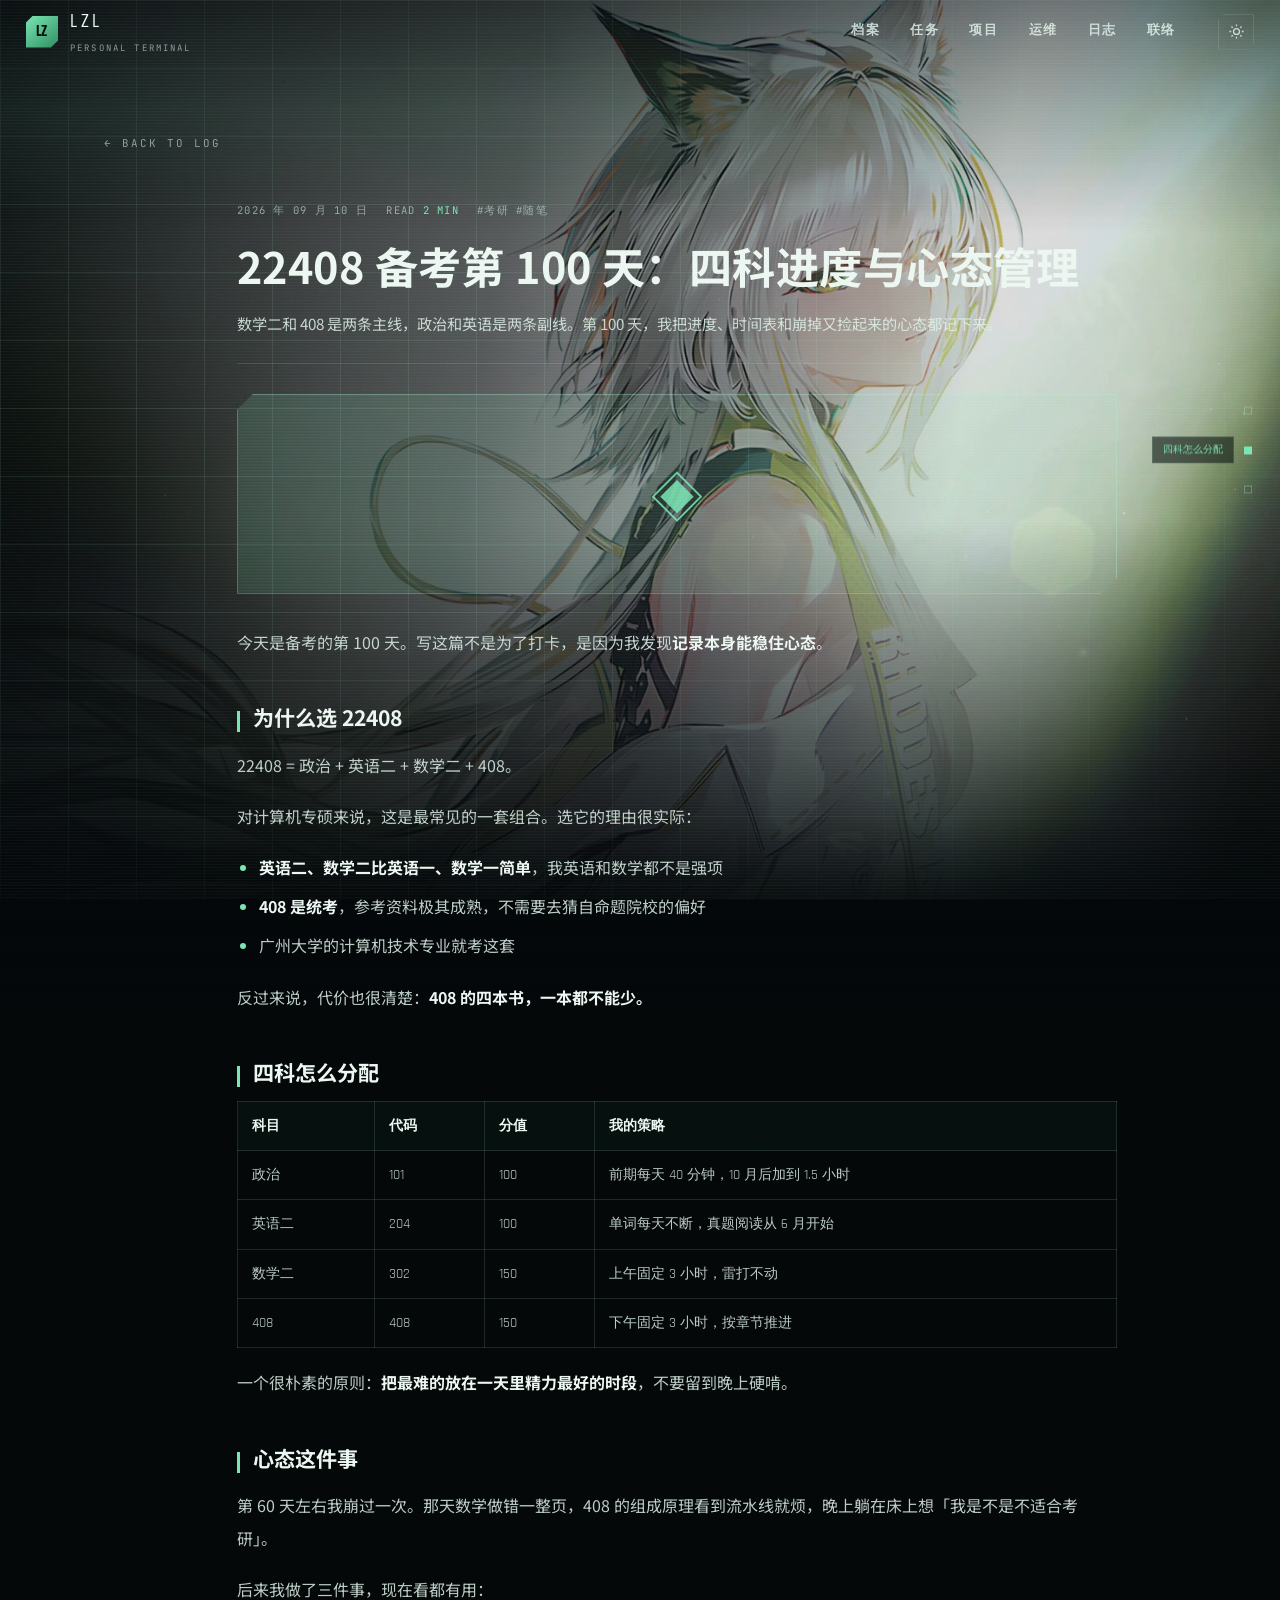
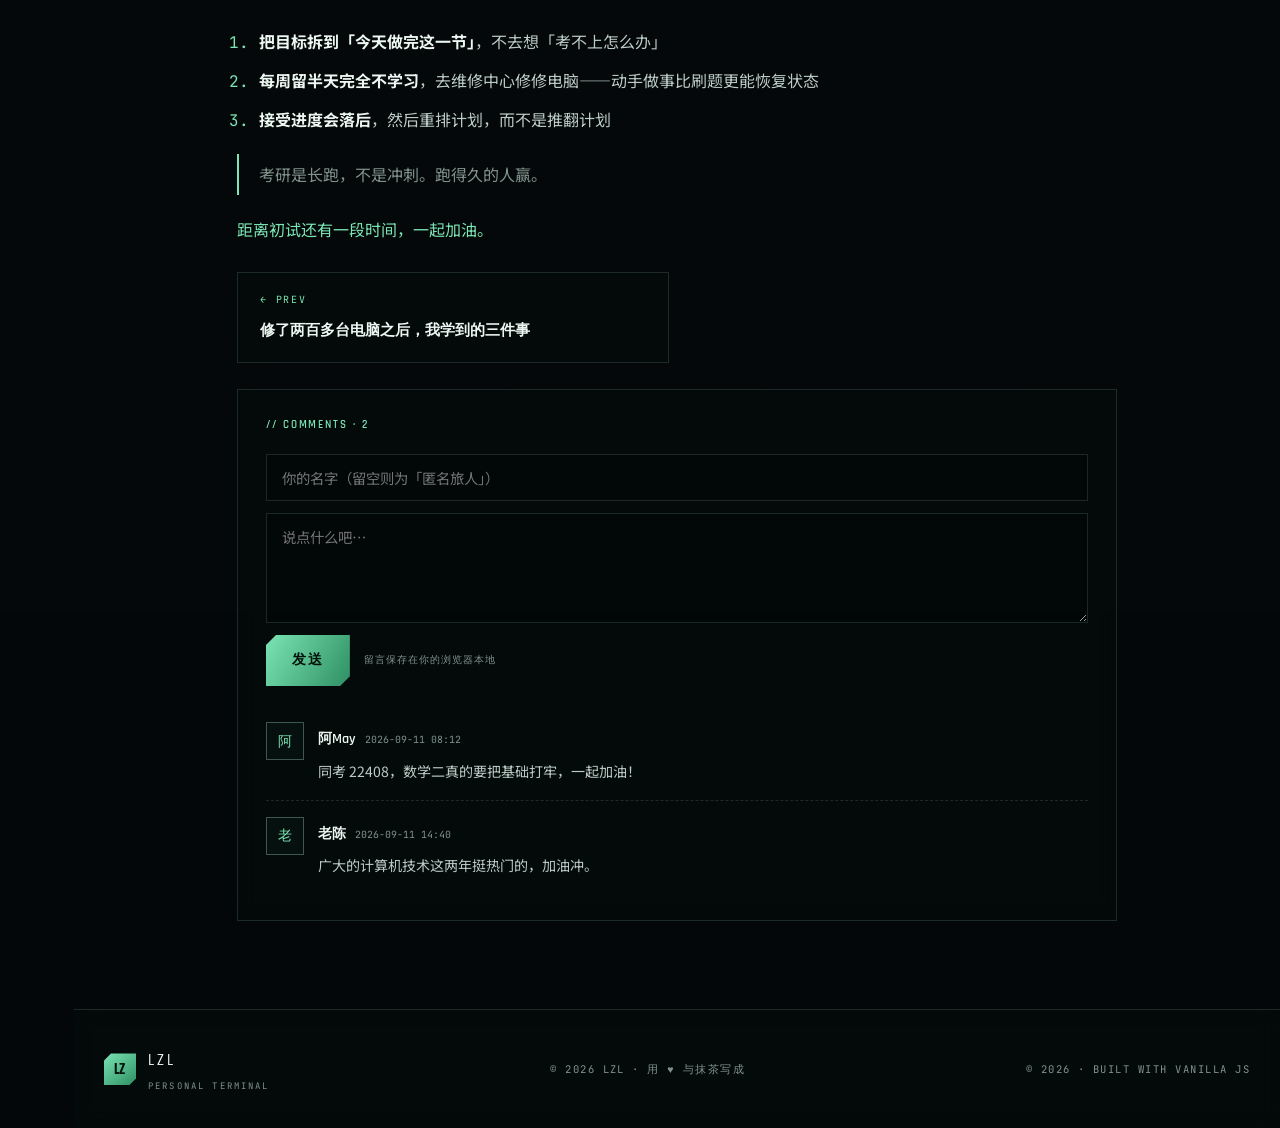
==== post.html @ 6a02e713 "Add files via upload" ====
<!DOCTYPE html>
<html lang="zh-CN" data-theme="dark">
<head>
<meta charset="UTF-8">
<meta name="viewport" content="width=device-width,initial-scale=1">
<title>RECORD · LZL</title>
<meta name="description" content="LZL 的日志正文。">
<meta name="theme-color" content="#04080a">
<link rel="icon" href="data:image/svg+xml,%3Csvg xmlns='http://www.w3.org/2000/svg' viewBox='0 0 32 32'%3E%3Crect width='32' height='32' fill='%2304080a'/%3E%3Ctext x='16' y='22' font-family='monospace' font-size='13' font-weight='700' fill='%237BE5B4' text-anchor='middle'%3ELZ%3C/text%3E%3C/svg%3E">
<link rel="preconnect" href="https://fonts.googleapis.com">
<link rel="preconnect" href="https://fonts.gstatic.com" crossorigin>
<link rel="stylesheet" href="https://fonts.googleapis.com/css2?family=Saira+Condensed:wght@500;600;700&family=Rajdhani:wght@400;500;600;700&family=Noto+Sans+SC:wght@300;400;500;700&family=JetBrains+Mono:wght@400;500&display=swap" media="print" onload="this.media='all'">
<link rel="stylesheet" href="assets/css/style.css">
</head>
<body>

<div class="bgv"><img class="bgv__media" src="assets/img/poster.webp" alt=""></div>
<div class="veil"></div>
<div class="scrim"></div>
<div class="fx"></div>
<div class="grain"></div>
<div class="sweep"></div>
<div class="scroll-line" id="scroll-line"></div>

<nav class="toc" id="toc" aria-label="文章目录"></nav>

<nav class="top">
  <a class="brand" href="index.html">
    <span class="brand__mark">LZ</span>
    <span><span class="brand__t">LZL</span><span class="brand__s">PERSONAL TERMINAL</span></span>
  </a>
  <div class="top__nav" id="nav">
    <a class="top__link" href="index.html#profile">档案</a>
    <a class="top__link" href="index.html#mission">任务</a>
    <a class="top__link" href="index.html#projects">项目</a>
    <a class="top__link" href="index.html#service">运维</a>
    <a class="top__link" href="posts.html">日志</a>
    <a class="top__link" href="index.html#contact">联络</a>
  </div>
  <div class="top__tools">
    <button class="tbtn" data-theme-toggle aria-label="切换主题"></button>
    <button class="tbtn burger" id="burger" aria-label="菜单">
      <svg width="17" height="17" viewBox="0 0 24 24" fill="none" stroke="currentColor" stroke-width="2"><path d="M3 6h18M3 12h18M3 18h18"/></svg>
    </button>
  </div>
</nav>

<main>
  <section class="page-head" style="padding:126px 0 26px">
    <div class="wrap">
      <a class="page-head__back" href="posts.html">← BACK TO LOG</a>
    </div>
  </section>

  <section style="padding:0 0 88px">
    <div class="wrap">
      <article class="article" id="article"></article>
      <div style="max-width:880px;margin-inline:auto">
        <div class="pager" id="pager"></div>

        <section class="comments cell" id="comments">
          <div class="caps" style="font-size:.66rem;color:var(--acc);margin-bottom:18px">
            // COMMENTS · <span id="cmt-n">0</span>
          </div>
          <form class="form" id="cmt-form" novalidate>
            <input class="fld" id="c-name" maxlength="20" placeholder="你的名字（留空则为「匿名旅人」）">
            <textarea class="fld" id="c-text" rows="4" placeholder="说点什么吧…" required></textarea>
            <div style="display:flex;gap:14px;align-items:center;flex-wrap:wrap">
              <button class="btn btn--p" type="submit">发送</button>
              <small style="color:var(--ink-3);font-size:.64rem;font-family:var(--f-mono);letter-spacing:.1em">留言保存在你的浏览器本地</small>
            </div>
          </form>
          <div id="cmt-list"></div>
        </section>
      </div>
    </div>
  </section>

  <footer class="foot">
    <div class="wrap foot__row">
      <div class="brand">
        <span class="brand__mark">LZ</span>
        <span><span class="brand__t" style="font-size:1rem">LZL</span><span class="brand__s">PERSONAL TERMINAL</span></span>
      </div>
      <div class="foot__t" id="foot-note"></div>
      <div class="foot__t">© <span id="year">2026</span> · BUILT WITH VANILLA JS</div>
    </div>
  </footer>
</main>

<button class="totop" aria-label="回到顶部">
  <svg width="18" height="18" viewBox="0 0 24 24" fill="none" stroke="currentColor" stroke-width="2.2" stroke-linecap="round" stroke-linejoin="round"><path d="M12 19V5M5 12l7-7 7 7"/></svg>
</button>

<script src="assets/js/data.js"></script>
<script src="assets/js/markdown.js"></script>
<script src="assets/js/app.js"></script>
</body>
</html>
---- assets/css/style.css ----
/* ============================================================
   LZL · BLOG  —  TECH / HUD 设计系统
   参考明日方舟官网的切角面板、HUD 描边、扫描线与技术标注
   底色黑 + 白字 + 凯尔希绿，毛玻璃保留
   ============================================================ */

/* ---------- 1. 设计令牌 ---------- */
:root{
  color-scheme: dark;

  --base:#04080a;
  --base-2:#070e11;

  --ink:#EDF7F1;
  --ink-2:rgba(224,242,233,.84);
  --ink-3:rgba(203,228,215,.63);

  --acc:#7BE5B4;
  --acc-2:#BDF7DA;
  --acc-deep:#2E8F63;

  --line:rgba(180,240,215,.14);
  --line-2:rgba(180,240,215,.32);
  --line-3:rgba(180,240,215,.55);

  /* 深色磨砂：壁纸高光区是接近纯白的，玻璃必须自带暗底，
     否则浅色文字会被背景吃掉（这是第一版踩的坑） */
  --glass:rgba(5,14,12,.56);
  --glass-2:rgba(8,20,17,.72);

  --shadow:0 24px 60px -30px rgba(0,0,0,.9);
  --glow:0 0 0 1px rgba(123,229,180,.2), 0 0 34px -10px rgba(123,229,180,.45);

  --cut:16px;
  --cut-in:15px;
  --clip:polygon(0 var(--cut), var(--cut) 0, 100% 0, 100% calc(100% - var(--cut)), calc(100% - var(--cut)) 100%, 0 100%);
  --clip-in:polygon(0 var(--cut-in), var(--cut-in) 0, 100% 0, 100% calc(100% - var(--cut-in)), calc(100% - var(--cut-in)) 100%, 0 100%);

  --veil:rgba(4,8,10,.62);
  --veil-x:rgba(4,8,10,.94);
  --dim:.55;

  --f-display:"Saira Condensed","Rajdhani","PingFang SC","Microsoft YaHei",sans-serif;
  --f-ui:"Rajdhani","PingFang SC","Microsoft YaHei",system-ui,sans-serif;
  --f-cn:"Noto Sans SC","PingFang SC","Hiragino Sans GB","Microsoft YaHei",sans-serif;
  --f-mono:"JetBrains Mono",ui-monospace,SFMono-Regular,Menlo,monospace;

  --ease:cubic-bezier(.22,.61,.36,1);
  --rail:74px;
}

/* 白昼模式：白玻璃 + 深绿字，保留同一套几何 */
[data-theme="light"]{
  color-scheme: light;
  --base:#eef4f0;
  --base-2:#e6efea;
  --ink:#0E1F18;
  --ink-2:rgba(14,31,24,.84);
  --ink-3:rgba(14,31,24,.6);
  --acc:#1E8E5E;
  --acc-2:#12694A;
  --acc-deep:#0B4A33;
  --line:rgba(18,80,55,.16);
  --line-2:rgba(18,80,55,.32);
  --line-3:rgba(18,80,55,.55);
  --glass:rgba(255,255,255,.62);
  --glass-2:rgba(255,255,255,.8);
  --shadow:0 24px 60px -34px rgba(10,40,28,.5);
  --glow:0 0 0 1px rgba(30,142,94,.25), 0 0 34px -12px rgba(30,142,94,.4);
  --veil:rgba(238,244,240,.5);
  --veil-x:rgba(238,244,240,.9);
  --dim:.12;
}

/* ---------- 2. 基础 ---------- */
*,*::before,*::after{box-sizing:border-box}
html{scroll-behavior:smooth;scroll-padding-top:74px;height:100%}
/* 只给 html 定高；body 必须保持 min-height，否则 body 的盒子被锁在视口高度，
   .scrim（absolute + inset:0）就只有一屏高，往下滚等于没有暗纱 */
body{min-height:100%}
body{
  margin:0;
  background:var(--base);
  color:var(--ink);
  font-family:var(--f-cn);
  font-size:16px;
  line-height:1.85;
  overflow-x:clip;
  position:relative;
  -webkit-font-smoothing:antialiased;
  text-rendering:optimizeLegibility;
}
img,video{max-width:100%;display:block;border:0}
a{color:inherit;text-decoration:none}
button{font:inherit;color:inherit;background:none;border:0;cursor:pointer}
h1,h2,h3,h4{margin:0;line-height:1.2;font-weight:700}
p{margin:0}
ul,ol{margin:0;padding:0}
::selection{background:var(--acc);color:#04120c}
:focus-visible{outline:2px solid var(--acc);outline-offset:2px}

.mono{font-family:var(--f-mono)}
.ui{font-family:var(--f-ui)}
.caps{text-transform:uppercase;letter-spacing:.18em;font-family:var(--f-ui);font-weight:600}

/* 滚动条 */
::-webkit-scrollbar{width:10px;height:10px}
::-webkit-scrollbar-track{background:rgba(0,0,0,.3)}
::-webkit-scrollbar-thumb{background:var(--line-2);border:2px solid transparent;background-clip:content-box;border-radius:99px}
::-webkit-scrollbar-thumb:hover{background:var(--acc);background-clip:content-box}

/* ---------- 3. 背景层 ---------- */
.bgv{position:fixed;inset:0;z-index:-6;overflow:hidden;background:var(--base)}
.bgv__media{
  position:absolute;inset:0;width:100%;height:100%;object-fit:cover;object-position:center 38%;
  filter:brightness(.86) saturate(1.06) contrast(1.02);
  transform:scale(1.04);
}
[data-theme="light"] .bgv__media{filter:brightness(1.02) saturate(1.02)}

/* 遮罩：左侧压暗保证文字可读，右侧留出人物 */
.veil{
  position:fixed;inset:0;z-index:-5;pointer-events:none;
  background:
    linear-gradient(100deg, var(--veil-x) 0%, var(--veil) 38%, transparent 72%),
    linear-gradient(0deg, var(--veil-x) 0%, transparent 42%),
    linear-gradient(180deg, rgba(4,8,10,.5) 0%, transparent 26%);
  transition:background .5s var(--ease);
}
[data-theme="light"] .veil{
  background:
    linear-gradient(100deg, var(--veil-x) 0%, var(--veil) 40%, transparent 74%),
    linear-gradient(0deg, var(--veil-x) 0%, transparent 44%),
    linear-gradient(180deg, rgba(238,244,240,.6) 0%, transparent 28%);
}

/* 内容暗纱：跟随文档（absolute 而非 fixed），首屏保持明亮让角色完整露出，
   滚过首屏后压暗壁纸，正文才读得清。fixed 会一直糊住视口，这里必须用 absolute。 */
.scrim{
  position:absolute;inset:0;z-index:-4;pointer-events:none;
  background:linear-gradient(180deg,
    rgba(4,8,10,0) 0,
    rgba(4,8,10,0) 92vh,
    rgba(4,8,10,.74) 112vh,
    rgba(4,8,10,.76) 100%);
}
[data-theme="light"] .scrim{
  background:linear-gradient(180deg,
    rgba(238,244,240,0) 0,
    rgba(238,244,240,0) 92vh,
    rgba(238,244,240,.82) 112vh,
    rgba(238,244,240,.86) 100%);
}

/* HUD 装饰层：网格 + 扫描线 + 噪点 */
.fx{position:fixed;inset:0;z-index:-3;pointer-events:none;overflow:hidden}
.fx::before{
  content:"";position:absolute;inset:0;
  background-image:
    linear-gradient(var(--line) 1px, transparent 1px),
    linear-gradient(90deg, var(--line) 1px, transparent 1px);
  background-size:68px 68px;
  -webkit-mask-image:radial-gradient(120% 90% at 30% 45%, #000 20%, transparent 78%);
  mask-image:radial-gradient(120% 90% at 30% 45%, #000 20%, transparent 78%);
  opacity:.75;
}
.fx::after{
  content:"";position:absolute;inset:0;
  background:repeating-linear-gradient(180deg, rgba(255,255,255,.028) 0 1px, transparent 1px 3px);
  mix-blend-mode:overlay;
}
.grain{
  position:fixed;inset:0;z-index:-2;pointer-events:none;opacity:.05;mix-blend-mode:overlay;
  background-image:url("data:image/svg+xml,%3Csvg xmlns='http://www.w3.org/2000/svg' width='180' height='180'%3E%3Cfilter id='n'%3E%3CfeTurbulence type='fractalNoise' baseFrequency='.85' numOctaves='3'/%3E%3C/filter%3E%3Crect width='100%25' height='100%25' filter='url(%23n)'/%3E%3C/svg%3E");
}
/* 扫描扫掠 */
.sweep{
  position:fixed;left:0;right:0;height:220px;z-index:-1;pointer-events:none;
  background:linear-gradient(180deg, transparent, rgba(123,229,180,.07), transparent);
  animation:sweepMove 9s linear infinite;
}
@keyframes sweepMove{0%{top:-240px}100%{top:100%}}

/* ---------- 4. 启动遮罩 ---------- */
.boot{
  position:fixed;inset:0;z-index:200;background:var(--base);
  display:grid;place-items:center;transition:opacity .7s var(--ease), visibility .7s;
}
.boot.is-done{opacity:0;visibility:hidden}
.boot__in{width:min(560px,84vw);text-align:center}
.boot__logo{font-family:var(--f-display);font-size:3.2rem;letter-spacing:.36em;color:var(--ink);margin-bottom:6px}
.boot__sub{font-family:var(--f-mono);font-size:.68rem;letter-spacing:.32em;color:var(--ink-3);margin-bottom:34px}
.boot__bar{height:2px;background:var(--line);position:relative;overflow:hidden}
.boot__bar i{position:absolute;inset:0 100% 0 0;background:linear-gradient(90deg,var(--acc-deep),var(--acc));transition:right .25s linear}
.boot__pct{
  display:flex;justify-content:space-between;margin-top:12px;
  font-family:var(--f-mono);font-size:.68rem;letter-spacing:.2em;color:var(--ink-3);
}
.boot__log{margin-top:26px;text-align:left;font-family:var(--f-mono);font-size:.7rem;color:var(--acc);height:5.4em;overflow:hidden;line-height:1.8}
.boot__log div{opacity:0;animation:logIn .3s var(--ease) forwards}
@keyframes logIn{to{opacity:1}}

/* ---------- 5. 顶栏 ---------- */
.top{
  position:fixed;top:0;left:0;right:0;z-index:100;height:64px;
  display:flex;align-items:center;gap:20px;padding:0 26px;
  transition:background .35s var(--ease), border-color .35s;
  border-bottom:1px solid transparent;
}
.top.is-stuck{
  background:color-mix(in srgb, var(--base) 78%, transparent);
  backdrop-filter:blur(18px) saturate(1.4);
  -webkit-backdrop-filter:blur(18px) saturate(1.4);
  border-bottom-color:var(--line);
}
.brand{display:flex;align-items:center;gap:12px;flex:none}
.brand__mark{
  width:32px;height:32px;flex:none;display:grid;place-items:center;
  clip-path:polygon(0 7px, 7px 0, 100% 0, 100% calc(100% - 7px), calc(100% - 7px) 100%, 0 100%);
  background:linear-gradient(140deg,var(--acc),var(--acc-deep));
  color:#04120c;font-family:var(--f-display);font-size:.9rem;font-weight:700;letter-spacing:.02em;
}
.brand__t{font-family:var(--f-display);font-size:1.16rem;letter-spacing:.2em;line-height:1}
.brand__s{font-family:var(--f-mono);font-size:.56rem;letter-spacing:.24em;color:var(--ink-3);display:block;margin-top:4px}
.top__nav{display:flex;gap:2px;margin-left:auto;align-items:center}
.top__link{
  position:relative;padding:8px 14px;font-family:var(--f-ui);font-weight:600;font-size:.82rem;
  letter-spacing:.12em;color:var(--ink-2);transition:.25s var(--ease);white-space:nowrap;
}
.top__link em{font-style:normal;font-family:var(--f-mono);font-size:.62rem;color:var(--acc);margin-right:6px;opacity:.75}
.top__link::after{
  content:"";position:absolute;left:14px;right:14px;bottom:2px;height:1px;
  background:var(--acc);transform:scaleX(0);transform-origin:left;transition:transform .3s var(--ease);
}
.top__link:hover{color:var(--ink)}
.top__link:hover::after,.top__link.is-on::after{transform:scaleX(1)}
.top__link.is-on{color:var(--acc)}
.top__tools{display:flex;gap:8px;align-items:center;margin-left:8px}
.tbtn{
  width:36px;height:36px;display:grid;place-items:center;color:var(--ink-2);
  border:1px solid var(--line);transition:.25s var(--ease);
  clip-path:polygon(0 6px,6px 0,100% 0,100% calc(100% - 6px),calc(100% - 6px) 100%,0 100%);
}
.tbtn:hover{color:var(--acc);border-color:var(--acc);background:var(--glass)}
.burger{display:none}

/* 顶部进度线 */
.scroll-line{position:fixed;top:0;left:0;height:2px;z-index:120;background:linear-gradient(90deg,var(--acc-deep),var(--acc));width:0;box-shadow:0 0 12px var(--acc)}

/* ---------- 6. 左侧竖导轨 ---------- */
.rail{
  position:fixed;left:0;top:0;bottom:0;width:var(--rail);z-index:90;
  display:flex;flex-direction:column;align-items:center;justify-content:center;gap:18px;
  border-right:1px solid var(--line);pointer-events:none;
}
.rail__v{
  writing-mode:vertical-rl;font-family:var(--f-mono);font-size:.6rem;letter-spacing:.42em;
  color:var(--ink-3);text-transform:uppercase;
}
.rail__dots{display:flex;flex-direction:column;gap:12px;pointer-events:auto}
.rail__dot{
  width:22px;display:grid;place-items:center;gap:5px;padding:2px 0;
}
.rail__dot i{width:7px;height:7px;background:var(--line-2);transition:.3s var(--ease);display:block}
.rail__dot span{display:none}
.rail__dot:hover i{background:var(--acc);transform:scale(1.4)}
.rail__dot.is-on i{background:var(--acc);box-shadow:0 0 12px var(--acc);transform:scale(1.5)}
.rail__no{font-family:var(--f-mono);font-size:.62rem;color:var(--ink-3);letter-spacing:.1em}
.rail__no b{color:var(--acc);font-weight:600}

/* ---------- 7. 布局 ---------- */
main{padding-left:var(--rail)}
.wrap{width:min(1180px,100% - 60px);margin-inline:auto}
.sec{padding:92px 0;position:relative}
.sec + .sec{border-top:1px solid var(--line)}

.sec-head{display:flex;align-items:flex-end;gap:18px;margin-bottom:38px}
.sec-head__no{
  font-family:var(--f-display);font-size:3.4rem;line-height:.82;color:transparent;
  -webkit-text-stroke:1px var(--line-3);flex:none;letter-spacing:.02em;
}
.sec-head__t{flex:none}
.sec-head__cn{font-size:1.5rem;letter-spacing:.06em}
.sec-head__en{font-family:var(--f-mono);font-size:.66rem;letter-spacing:.3em;color:var(--acc);margin-top:7px}
.sec-head__rule{flex:1;height:1px;background:linear-gradient(90deg,var(--line-2),transparent);margin-bottom:12px}
.sec-head__meta{font-family:var(--f-mono);font-size:.62rem;letter-spacing:.2em;color:var(--ink-2);opacity:.75;margin-bottom:10px;white-space:nowrap}

/* ---------- 8. 面板 ---------- */
.panel{
  position:relative;padding:1px;background:var(--line-2);
  clip-path:var(--clip);box-shadow:var(--shadow);
}
.panel__in{
  background:var(--glass);
  backdrop-filter:blur(18px) saturate(1.35);
  -webkit-backdrop-filter:blur(18px) saturate(1.35);
  clip-path:var(--clip-in);
  height:100%;padding:28px 30px;position:relative;overflow:hidden;
}
.panel__in::before{
  content:"";position:absolute;left:0;top:0;width:58px;height:2px;background:var(--acc);
}
.panel:hover{background:var(--line-3)}

/* 观测角标（用于非切角元素） */
.cell{
  position:relative;border:1px solid var(--line);background:var(--glass);
  backdrop-filter:blur(12px);-webkit-backdrop-filter:blur(12px);
  padding:18px 20px;transition:.3s var(--ease);
}
.cell::before,.cell::after{
  content:"";position:absolute;width:9px;height:9px;border:1px solid var(--acc);opacity:0;transition:.3s var(--ease);
}
.cell::before{left:-1px;top:-1px;border-right:0;border-bottom:0}
.cell::after{right:-1px;bottom:-1px;border-left:0;border-top:0}
.cell:hover{border-color:var(--line-2);background:var(--glass-2);transform:translateY(-2px)}
.cell:hover::before,.cell:hover::after{opacity:1}

/* ---------- 9. 首屏 ---------- */
.hero{min-height:100svh;display:flex;align-items:center;padding:110px 0 70px;position:relative}
.hero__grid{display:grid;grid-template-columns:minmax(0,1fr) 340px;gap:44px;align-items:center;width:100%}
.hero__tag{
  display:inline-flex;align-items:center;gap:10px;font-family:var(--f-mono);font-size:.66rem;
  letter-spacing:.26em;color:var(--acc);border:1px solid var(--line-2);padding:6px 13px;margin-bottom:26px;
}
.hero__tag i{width:6px;height:6px;background:var(--acc);border-radius:50%;animation:pulse 1.8s infinite}
@keyframes pulse{0%,100%{opacity:1;box-shadow:0 0 0 0 rgba(123,229,180,.6)}50%{opacity:.5;box-shadow:0 0 0 5px rgba(123,229,180,0)}}
.hero__name{
  font-family:var(--f-display);font-size:clamp(4.4rem,13vw,10.5rem);line-height:.82;letter-spacing:.02em;
  background:linear-gradient(160deg,#fff 8%, var(--acc-2) 46%, var(--acc) 78%);
  -webkit-background-clip:text;background-clip:text;color:transparent;
  margin-left:-.04em;
}
[data-theme="light"] .hero__name{background:linear-gradient(160deg,#0E1F18 6%, var(--acc-deep) 50%, var(--acc) 88%);-webkit-background-clip:text;background-clip:text}
.hero__sub{
  font-family:var(--f-mono);font-size:.72rem;letter-spacing:.22em;color:var(--ink-3);
  margin-top:16px;padding-left:2px;
}
.hero__line{width:76px;height:2px;background:var(--acc);margin:24px 0 22px}
.hero__term{
  font-family:var(--f-mono);font-size:.8rem;line-height:2;color:var(--ink-2);
  min-height:10em;border-left:1px solid var(--line-2);padding-left:16px;margin-bottom:28px;
}
.hero__term b{color:var(--acc);font-weight:400}
.hero__term .cur{display:inline-block;width:8px;height:14px;background:var(--acc);vertical-align:-2px;animation:blink 1s steps(2) infinite}
@keyframes blink{0%,50%{opacity:1}51%,100%{opacity:0}}
.hero__act{display:flex;gap:12px;flex-wrap:wrap}

.btn{
  display:inline-flex;align-items:center;gap:10px;padding:13px 26px;
  font-family:var(--f-ui);font-weight:700;font-size:.86rem;letter-spacing:.14em;text-transform:uppercase;
  clip-path:polygon(0 10px,10px 0,100% 0,100% calc(100% - 10px),calc(100% - 10px) 100%,0 100%);
  transition:.3s var(--ease);position:relative;overflow:hidden;white-space:nowrap;
}
.btn--p{background:linear-gradient(120deg,var(--acc),var(--acc-deep));color:#04120c}
.btn--p:hover{filter:brightness(1.12);transform:translateY(-2px)}
.btn--g{border:1px solid var(--line-2);color:var(--ink-2)}
.btn--g:hover{border-color:var(--acc);color:var(--acc);transform:translateY(-2px)}
.btn::after{
  content:"";position:absolute;top:0;left:-60%;width:40%;height:100%;
  background:linear-gradient(90deg,transparent,rgba(255,255,255,.35),transparent);
  transform:skewX(-18deg);transition:left .5s var(--ease);
}
.btn:hover::after{left:120%}

/* 首屏右侧数据卡 */
.hero__card{padding:24px 24px 22px}
.hcard__row{display:flex;justify-content:space-between;gap:14px;padding:11px 0;border-bottom:1px dashed var(--line);font-family:var(--f-ui)}
.hcard__row:last-child{border-bottom:0}
.hcard__k{font-size:.7rem;letter-spacing:.16em;color:var(--ink-3);text-transform:uppercase}
.hcard__v{font-size:.86rem;font-weight:600;color:var(--ink);text-align:right}
.hcard__v em{font-style:normal;color:var(--acc)}

.hero__scroll{
  position:absolute;left:50%;bottom:26px;transform:translateX(-50%);
  font-family:var(--f-mono);font-size:.6rem;letter-spacing:.3em;color:var(--ink-3);
  display:flex;flex-direction:column;align-items:center;gap:9px;
}
.hero__scroll i{width:1px;height:36px;background:linear-gradient(var(--acc),transparent);animation:cue 2s var(--ease) infinite}
@keyframes cue{0%{opacity:0;transform:scaleY(.2)}45%{opacity:1}100%{opacity:0;transform:scaleY(1)}}

/* ---------- 10. 信息条 ---------- */
.ticker{
  border-block:1px solid var(--line);background:var(--glass);
  backdrop-filter:blur(12px);-webkit-backdrop-filter:blur(12px);
  overflow:hidden;padding:11px 0;position:relative;
}
.ticker__track{display:flex;gap:44px;white-space:nowrap;animation:marquee 34s linear infinite;width:max-content}
.ticker:hover .ticker__track{animation-play-state:paused}
@keyframes marquee{to{transform:translateX(-50%)}}
.ticker__item{font-family:var(--f-mono);font-size:.68rem;letter-spacing:.2em;color:var(--ink-3);display:flex;align-items:center;gap:12px}
.ticker__item::before{content:"";width:5px;height:5px;background:var(--acc);flex:none;transform:rotate(45deg)}

/* ---------- 11. 档案 ---------- */
.profile{display:grid;grid-template-columns:290px minmax(0,1fr);gap:30px;align-items:start}
.idcard{text-align:center;overflow:hidden}
.idcard .panel__in{padding:0}
.idcard__av{position:relative;aspect-ratio:1/1;overflow:hidden;border-bottom:1px solid var(--line-2)}
.idcard__av img{width:100%;height:100%;object-fit:cover;object-position:52% 22%;transition:transform .8s var(--ease)}
.idcard:hover .idcard__av img{transform:scale(1.05)}
.idcard__av::after{
  content:"";position:absolute;inset:0;
  background:linear-gradient(180deg,transparent 40%, rgba(4,8,10,.75)),
             repeating-linear-gradient(180deg, rgba(255,255,255,.05) 0 1px, transparent 1px 3px);
}
.idcard__body{padding:20px 22px 24px;text-align:left;position:relative}
.idcard__name{font-family:var(--f-display);font-size:1.9rem;letter-spacing:.1em}
.idcard__role{font-family:var(--f-mono);font-size:.66rem;letter-spacing:.2em;color:var(--acc);margin-top:6px}
.idcard__meta{display:flex;justify-content:space-between;margin-top:18px;padding-top:14px;border-top:1px dashed var(--line);font-family:var(--f-mono);font-size:.64rem;color:var(--ink-3);letter-spacing:.1em}

.rows{display:flex;flex-direction:column}
.row{
  display:grid;grid-template-columns:210px minmax(0,1fr) auto;gap:20px;align-items:baseline;
  padding:16px 4px;border-bottom:1px solid var(--line);transition:.25s var(--ease);
}
.row:last-child{border-bottom:0}
.row:hover{background:var(--glass);padding-left:12px}
.row__k{font-family:var(--f-mono);font-size:.68rem;letter-spacing:.14em;color:var(--ink-3)}
.row__v{font-size:1.02rem;font-weight:600;color:var(--ink)}
.row__n{font-family:var(--f-mono);font-size:.66rem;color:var(--ink-3);text-align:right;letter-spacing:.06em}
.bio{margin-top:26px;display:flex;flex-direction:column;gap:14px}
.bio p{color:var(--ink-2);font-size:.95rem;line-height:2}
.bio p::first-letter{color:var(--acc)}

/* ---------- 12. 考研任务 ---------- */
.mission-top{display:grid;grid-template-columns:minmax(0,1fr) minmax(0,1fr);gap:26px;margin-bottom:26px}
.countdown{padding:26px 28px}
.cd{display:grid;grid-template-columns:repeat(4,1fr);gap:12px;margin-top:20px}
.cd__u{border:1px solid var(--line);background:var(--glass-2);padding:14px 6px;text-align:center;position:relative}
.cd__u b{display:block;font-family:var(--f-display);font-size:2.3rem;line-height:1;color:var(--acc);letter-spacing:.04em}
.cd__u span{font-family:var(--f-mono);font-size:.56rem;letter-spacing:.18em;color:var(--ink-3);display:block;margin-top:8px}
.cd__date{font-family:var(--f-mono);font-size:.68rem;color:var(--ink-3);letter-spacing:.12em;margin-top:16px;display:flex;justify-content:space-between;gap:12px;flex-wrap:wrap}

.target{display:flex;flex-direction:column;gap:0}
.target__big{font-family:var(--f-display);font-size:2rem;letter-spacing:.06em;line-height:1.2}
.target__big em{font-style:normal;color:var(--acc)}
.target__row{display:flex;justify-content:space-between;gap:14px;padding:11px 0;border-bottom:1px dashed var(--line);font-family:var(--f-ui);font-size:.86rem}
.target__row:last-child{border-bottom:0}
.target__row span:first-child{color:var(--ink-3);font-size:.72rem;letter-spacing:.14em;text-transform:uppercase;font-family:var(--f-mono)}

.subjects{display:grid;grid-template-columns:repeat(2,minmax(0,1fr));gap:16px}
.subj{padding:18px 20px}
.subj__top{display:flex;align-items:baseline;gap:12px;margin-bottom:12px}
.subj__code{font-family:var(--f-mono);font-size:.7rem;color:var(--acc);border:1px solid var(--line-2);padding:2px 7px;flex:none}
.subj__name{font-size:.98rem;font-weight:600;flex:1}
.subj__score{font-family:var(--f-mono);font-size:.68rem;color:var(--ink-3)}
.subj__bar{height:6px;background:rgba(0,0,0,.35);position:relative;overflow:hidden;border:1px solid var(--line)}
[data-theme="light"] .subj__bar{background:rgba(0,0,0,.08)}
.subj__bar i{position:absolute;inset:0 auto 0 0;width:0;background:linear-gradient(90deg,var(--acc-deep),var(--acc));transition:width 1.2s var(--ease)}
.subj__bar::after{
  content:"";position:absolute;inset:0;pointer-events:none;
  background:repeating-linear-gradient(90deg,transparent 0 11px, var(--base) 11px 12px);opacity:.6;
}
.subj__foot{display:flex;justify-content:space-between;margin-top:10px;font-family:var(--f-mono);font-size:.64rem;color:var(--ink-3)}
.subj__foot b{color:var(--acc);font-weight:600}

.miles{display:flex;flex-direction:column;margin-top:26px}
.mile{display:grid;grid-template-columns:152px 22px minmax(0,1fr);gap:16px;align-items:start;padding:15px 0;border-bottom:1px solid var(--line)}
.mile:last-child{border-bottom:0}
.mile__t{font-family:var(--f-mono);font-size:.68rem;letter-spacing:.14em;color:var(--ink-3);padding-top:3px}
.mile__dot{width:10px;height:10px;border:1px solid var(--line-3);margin-top:7px;flex:none}
.mile.is-done .mile__dot{background:var(--acc);border-color:var(--acc);box-shadow:0 0 12px -1px var(--acc)}
.mile__x{font-size:.92rem;color:var(--ink-2)}
.mile.is-done .mile__x{color:var(--ink)}
.mile.is-active .mile__t{color:var(--acc)}
.mile.is-active .mile__dot{border-color:var(--acc);background:transparent;box-shadow:0 0 0 3px rgba(123,229,180,.18);animation:pulse 2.2s infinite}
.mile.is-active .mile__x{color:var(--ink)}
.mile__x b{color:var(--acc);font-weight:600}
.mile__badge{
  display:inline-block;margin-left:10px;vertical-align:1px;
  font-family:var(--f-mono);font-size:.56rem;letter-spacing:.16em;
  color:#04120c;background:var(--acc);padding:2px 8px;
}
[data-theme="light"] .mile__badge{color:#fff}

/* --- 子模块进度（单科进度由模块加权得出）--- */
.mods{
  list-style:none;margin-top:15px;padding-top:15px;border-top:1px dashed var(--line);
  display:flex;flex-direction:column;gap:10px;
}
.mod{display:grid;grid-template-columns:minmax(0,1fr) 96px 40px;gap:14px;align-items:center}
.mod__n{
  font-family:var(--f-ui);font-size:.82rem;color:var(--ink-3);
  text-align:right;padding-right:2px;
  overflow:hidden;text-overflow:ellipsis;white-space:nowrap;
}
.mod.is-on .mod__n{color:var(--ink-2)}
.mod__b{height:3px;background:rgba(0,0,0,.35);border:1px solid var(--line);position:relative;overflow:hidden}
[data-theme="light"] .mod__b{background:rgba(0,0,0,.08)}
.mod__b i{position:absolute;inset:0 auto 0 0;width:0;background:var(--acc);transition:width 1s var(--ease)}
.mod__p{font-family:var(--f-mono);font-size:.64rem;color:var(--ink-3);text-align:right}
.mod.is-on .mod__p{color:var(--acc)}

/* --- 备考总进度 --- */
.overall{margin-top:22px;padding-top:20px;border-top:1px dashed var(--line)}
.overall__top{
  display:flex;justify-content:space-between;align-items:baseline;
  font-family:var(--f-ui);font-weight:600;font-size:.76rem;letter-spacing:.16em;
  text-transform:uppercase;color:var(--ink-3);
}
.overall__top b{font-family:var(--f-display);font-size:1.75rem;letter-spacing:.02em;color:var(--acc)}
.overall__bar{height:8px;background:rgba(0,0,0,.35);border:1px solid var(--line);position:relative;overflow:hidden;margin-top:10px}
[data-theme="light"] .overall__bar{background:rgba(0,0,0,.08)}
.overall__bar i{position:absolute;inset:0 auto 0 0;width:0;background:linear-gradient(90deg,var(--acc-deep),var(--acc));transition:width 1.4s var(--ease)}
.overall__bar::after{content:"";position:absolute;inset:0;pointer-events:none;background:repeating-linear-gradient(90deg,transparent 0 17px,var(--base) 17px 18px);opacity:.5}
.overall__note{font-family:var(--f-mono);font-size:.6rem;color:var(--ink-3);letter-spacing:.1em;margin-top:9px}

/* ---------- 13. 项目 ---------- */
.projects{display:grid;grid-template-columns:repeat(2,minmax(0,1fr));gap:24px}
.proj{display:flex;flex-direction:column}
.proj .panel__in{padding:26px 28px 24px;display:flex;flex-direction:column;height:100%}
.proj__top{display:flex;align-items:flex-start;justify-content:space-between;gap:16px;margin-bottom:6px}
.proj__idx{font-family:var(--f-mono);font-size:.64rem;letter-spacing:.2em;color:var(--ink-3)}
.proj__glyph{font-size:1.7rem;line-height:1;color:var(--acc);opacity:.9}
.proj__name{font-family:var(--f-display);font-size:1.28rem;letter-spacing:.04em;word-break:break-word}
.proj__cn{font-family:var(--f-mono);font-size:.66rem;letter-spacing:.24em;color:var(--acc);margin-top:4px}
.proj__tag{font-size:.9rem;color:var(--ink-2);margin:14px 0 12px;line-height:1.8}
.proj__desc{font-size:.86rem;color:var(--ink-3);line-height:1.9;margin-bottom:16px}
.proj__hl{display:flex;flex-direction:column;gap:7px;margin-bottom:18px;flex:1}
.proj__hl li{list-style:none;font-size:.82rem;color:var(--ink-2);padding-left:18px;position:relative;line-height:1.7}
.proj__hl li::before{content:"▸";position:absolute;left:0;color:var(--acc);font-size:.7rem;top:2px}
.proj__stack{display:flex;flex-wrap:wrap;gap:7px;padding-top:16px;border-top:1px dashed var(--line);margin-bottom:16px}
.tag{
  font-family:var(--f-mono);font-size:.62rem;letter-spacing:.08em;color:var(--ink-3);
  border:1px solid var(--line);padding:3px 9px;transition:.25s var(--ease);
}
.tag:hover{border-color:var(--acc);color:var(--acc)}
.proj__link{
  display:inline-flex;align-items:center;gap:9px;font-family:var(--f-ui);font-weight:700;
  font-size:.8rem;letter-spacing:.14em;text-transform:uppercase;color:var(--acc);
}
.proj__link span{transition:transform .3s var(--ease)}
.proj__link:hover span{transform:translateX(5px)}

/* 项目卡悬停扫掠 */
.proj .panel__in::after{
  content:"";position:absolute;left:-40%;top:0;width:35%;height:100%;
  background:linear-gradient(90deg,transparent,rgba(123,229,180,.11),transparent);
  transform:skewX(-16deg);transition:left .7s var(--ease);pointer-events:none;
}
.proj:hover .panel__in::after{left:130%}

/* ---------- 14. 服务 ---------- */
.svc-stats{display:grid;grid-template-columns:repeat(4,minmax(0,1fr));gap:16px;margin-bottom:24px}
.svc-stat{text-align:center;padding:20px 14px}
.svc-stat b{display:block;font-family:var(--f-display);font-size:2.1rem;line-height:1;color:var(--acc);letter-spacing:.03em}
.svc-stat u{text-decoration:none;font-family:var(--f-mono);font-size:.6rem;letter-spacing:.18em;color:var(--ink-3)}
.svc-stat span{display:block;font-family:var(--f-mono);font-size:.62rem;letter-spacing:.18em;color:var(--ink-3);margin-top:9px}
.svc-grid{display:grid;grid-template-columns:repeat(3,minmax(0,1fr));gap:16px}
.svc{padding:20px 20px 22px;position:relative}
.svc__n{font-family:var(--f-display);font-size:1.5rem;color:var(--acc);opacity:.55;line-height:1;margin-bottom:12px}
.svc__t{font-size:.98rem;font-weight:600;margin-bottom:8px}
.svc__d{font-size:.82rem;color:var(--ink-3);line-height:1.8}

/* ---------- 15. 文章 ---------- */
.log{display:flex;flex-direction:column;gap:0}
.log__item{
  display:grid;grid-template-columns:118px 30px minmax(0,1fr) 118px;gap:18px;align-items:center;
  padding:20px 6px;border-bottom:1px solid var(--line);transition:.3s var(--ease);
}
.log__item:hover{background:var(--glass);padding-left:16px}
.log__date{font-family:var(--f-mono);font-size:.68rem;color:var(--ink-3);letter-spacing:.08em}
.log__glyph{font-size:1rem;color:var(--acc);text-align:center}
.log__t{font-size:1.02rem;font-weight:600;transition:color .25s}
.log__item:hover .log__t{color:var(--acc)}
.log__tags{display:flex;gap:6px;margin-top:7px;flex-wrap:wrap}
.log__tags span{font-family:var(--f-mono);font-size:.6rem;color:var(--ink-3);border:1px solid var(--line);padding:1px 7px}
.log__go{font-family:var(--f-mono);font-size:.64rem;letter-spacing:.16em;color:var(--ink-3);text-align:right;transition:.25s var(--ease)}
.log__item:hover .log__go{color:var(--acc)}

/* ---------- 16. 联系 ---------- */
.contact{display:grid;grid-template-columns:minmax(0,1fr) minmax(0,1fr);gap:26px}
.ct__big{font-family:var(--f-display);font-size:clamp(2rem,5vw,3.2rem);line-height:1.1;letter-spacing:.02em}
.ct__big em{font-style:normal;color:var(--acc)}
.ct__p{color:var(--ink-2);font-size:.92rem;margin-top:14px;line-height:2}
.links{display:grid;grid-template-columns:repeat(2,minmax(0,1fr));gap:12px}
.link{padding:16px 18px;display:flex;align-items:center;gap:13px;font-family:var(--f-ui);font-size:.86rem}
.link svg{color:var(--acc);flex:none}
.link b{display:block;font-weight:600}
.link small{display:block;font-family:var(--f-mono);font-size:.6rem;color:var(--ink-3);letter-spacing:.08em;margin-top:3px}

/* ---------- 17. 页脚 ---------- */
.foot{border-top:1px solid var(--line);padding:34px 0;background:var(--glass);backdrop-filter:blur(12px)}
.foot__row{display:flex;justify-content:space-between;align-items:center;gap:20px;flex-wrap:wrap}
.foot__t{font-family:var(--f-mono);font-size:.66rem;letter-spacing:.14em;color:var(--ink-3)}

/* ---------- 18. 列表页 / 文章页 ---------- */
.page-head{padding:132px 0 34px}
.page-head__t{font-family:var(--f-display);font-size:clamp(2.6rem,7vw,4.6rem);line-height:.95;letter-spacing:.02em}
.page-head__s{font-family:var(--f-mono);font-size:.68rem;letter-spacing:.24em;color:var(--acc);margin-top:12px}
.page-head__back{display:inline-flex;gap:9px;font-family:var(--f-mono);font-size:.68rem;letter-spacing:.18em;color:var(--ink-3);margin-bottom:22px}
.page-head__back:hover{color:var(--acc)}

.toolbar{margin-bottom:26px;padding:18px 20px;display:flex;flex-direction:column;gap:14px}
.search{position:relative}
.search input{
  width:100%;padding:13px 16px 13px 44px;background:rgba(0,0,0,.28);border:1px solid var(--line);
  color:var(--ink);font-family:var(--f-mono);font-size:.82rem;outline:none;transition:.25s var(--ease);
}
[data-theme="light"] .search input{background:rgba(255,255,255,.6)}
.search input::placeholder{color:var(--ink-3)}
.search input:focus{border-color:var(--acc);box-shadow:0 0 0 3px rgba(123,229,180,.14)}
.search svg{position:absolute;left:15px;top:50%;transform:translateY(-50%);color:var(--ink-3);pointer-events:none}
.filters{display:flex;flex-wrap:wrap;gap:8px;align-items:center}
.filters small{font-family:var(--f-mono);font-size:.62rem;letter-spacing:.2em;color:var(--ink-3);margin-right:4px}
.chip{
  font-family:var(--f-mono);font-size:.66rem;letter-spacing:.08em;color:var(--ink-3);
  border:1px solid var(--line);padding:5px 11px;transition:.25s var(--ease);
}
.chip:hover{border-color:var(--acc);color:var(--acc)}
.chip.is-on{background:var(--acc);border-color:var(--acc);color:#04120c}
.chip small{opacity:.65;margin-left:5px;font-size:.9em}
.count{font-family:var(--f-mono);font-size:.66rem;letter-spacing:.16em;color:var(--ink-3)}

.art-grid{display:grid;grid-template-columns:repeat(auto-fill,minmax(320px,1fr));gap:20px}
.acard{display:flex;flex-direction:column}
.acard .panel__in{padding:24px 26px 22px;display:flex;flex-direction:column;height:100%}
.acard__top{display:flex;justify-content:space-between;gap:14px;font-family:var(--f-mono);font-size:.62rem;color:var(--ink-3);letter-spacing:.12em;margin-bottom:14px}
.acard__t{font-size:1.1rem;font-weight:700;line-height:1.5;transition:color .25s}
.acard:hover .acard__t{color:var(--acc)}
.acard__x{font-size:.85rem;color:var(--ink-3);line-height:1.85;margin:11px 0 16px;flex:1;
  display:-webkit-box;-webkit-line-clamp:3;-webkit-box-orient:vertical;overflow:hidden}
.acard__tags{display:flex;gap:7px;flex-wrap:wrap;padding-top:14px;border-top:1px dashed var(--line)}
.empty{padding:70px 20px;text-align:center;color:var(--ink-3);font-family:var(--f-mono);font-size:.78rem;letter-spacing:.1em}

/* 文章详情 */
.article{max-width:880px;margin-inline:auto}
.art-head{padding-bottom:26px;margin-bottom:30px;border-bottom:1px solid var(--line)}
.art-head__meta{display:flex;flex-wrap:wrap;gap:8px 18px;font-family:var(--f-mono);font-size:.66rem;letter-spacing:.12em;color:var(--ink-3);margin-bottom:16px}
.art-head__meta b{color:var(--acc);font-weight:400}
.art-title{font-size:clamp(1.8rem,4.2vw,2.7rem);line-height:1.34;letter-spacing:.01em}
.art-cover{
  height:200px;margin-bottom:32px;display:grid;place-items:center;border:1px solid var(--line-2);
  background:linear-gradient(120deg, rgba(123,229,180,.14), rgba(123,229,180,.03));
  clip-path:var(--clip);position:relative;overflow:hidden;
}
.art-cover span{font-size:3.4rem;color:var(--acc);opacity:.85}
.art-cover::after{content:"";position:absolute;inset:0;background:repeating-linear-gradient(180deg, rgba(255,255,255,.04) 0 1px, transparent 1px 3px)}

.prose{font-size:1rem;line-height:2.05;color:var(--ink-2)}
.prose>*+*{margin-top:1.15em}
.prose h2{font-size:1.32rem;color:var(--ink);margin-top:2.2em;padding-left:16px;position:relative;scroll-margin-top:90px}
.prose h2::before{content:"";position:absolute;left:0;top:.3em;width:3px;height:1em;background:var(--acc)}
.prose h3{font-size:1.08rem;color:var(--ink);margin-top:1.8em}
.prose h3::before{content:"▸ ";color:var(--acc);font-size:.8em}
.prose a{color:var(--acc);border-bottom:1px solid rgba(123,229,180,.4)}
.prose a:hover{background:rgba(123,229,180,.12)}
.prose strong{color:var(--ink);font-weight:700}
.prose em{color:var(--acc);font-style:normal}
.prose code{font-family:var(--f-mono);font-size:.85em;padding:.16em .44em;background:rgba(123,229,180,.12);color:var(--acc-2);border:1px solid var(--line)}
[data-theme="light"] .prose code{color:var(--acc-deep)}
.prose pre{
  background:rgba(0,0,0,.5);border:1px solid var(--line-2);padding:20px 22px;overflow-x:auto;
  font-size:.84rem;line-height:1.75;position:relative;
  clip-path:polygon(0 12px,12px 0,100% 0,100% calc(100% - 12px),calc(100% - 12px) 100%,0 100%);
}
[data-theme="light"] .prose pre{background:rgba(8,26,20,.9);color:#DCEFE6}
.prose pre code{background:none;color:#DCEFE6;padding:0;border:0;font-size:1em}
.prose blockquote{border-left:2px solid var(--acc);padding:4px 0 4px 20px;margin-inline:0;color:var(--ink-3)}
.prose ul,.prose ol{padding-left:1.4em}
.prose li{margin:.4em 0}
.prose ul li::marker{color:var(--acc)}
.prose ol li::marker{color:var(--acc);font-family:var(--f-mono)}
.prose hr{border:0;height:1px;background:linear-gradient(90deg,transparent,var(--line-2),transparent);margin:2.4em 0}
.prose table{width:100%;border-collapse:collapse;font-size:.86rem;font-family:var(--f-ui)}
.prose th,.prose td{padding:10px 14px;border:1px solid var(--line);text-align:left}
.prose th{background:var(--glass-2);color:var(--ink);font-weight:700}

.pager{display:grid;grid-template-columns:1fr 1fr;gap:16px;margin-top:26px}
.pager a{padding:18px 22px;display:flex;flex-direction:column;gap:7px}
.pager a:last-child{text-align:right;align-items:flex-end}
.pager small{font-family:var(--f-mono);font-size:.62rem;letter-spacing:.18em;color:var(--acc)}
.pager b{font-family:var(--f-ui);font-size:.94rem;font-weight:600}

.comments{margin-top:26px;padding:26px 28px}
.cmt{display:flex;gap:14px;padding:16px 0;border-bottom:1px dashed var(--line)}
.cmt:last-of-type{border-bottom:0}
.cmt__av{width:38px;height:38px;flex:none;display:grid;place-items:center;font-family:var(--f-display);
  background:var(--glass-2);border:1px solid var(--line-2);color:var(--acc);font-size:.9rem}
.cmt__n{font-family:var(--f-ui);font-size:.86rem;font-weight:600}
.cmt__t{font-family:var(--f-mono);font-size:.62rem;color:var(--ink-3);margin-left:9px}
.cmt__x{font-size:.88rem;color:var(--ink-2);margin-top:5px;line-height:1.85}
.fld{width:100%;padding:12px 15px;background:rgba(0,0,0,.28);border:1px solid var(--line);color:var(--ink);
  font-family:var(--f-cn);font-size:.9rem;outline:none;transition:.25s;resize:vertical}
[data-theme="light"] .fld{background:rgba(255,255,255,.7)}
.fld:focus{border-color:var(--acc);box-shadow:0 0 0 3px rgba(123,229,180,.14)}
.form{display:flex;flex-direction:column;gap:12px;margin-bottom:20px}

/* 目录 */
.toc{position:fixed;right:28px;top:50%;transform:translateY(-50%);z-index:50;display:flex;flex-direction:column;gap:13px}
.toc a{display:flex;align-items:center;gap:10px;justify-content:flex-end;font-family:var(--f-mono);font-size:.62rem;color:var(--ink-3)}
.toc a i{width:8px;height:8px;border:1px solid var(--line-2);transition:.3s var(--ease);flex:none}
.toc a span{opacity:0;transform:translateX(6px);transition:.3s var(--ease);white-space:nowrap;
  background:var(--glass);border:1px solid var(--line);padding:3px 10px;backdrop-filter:blur(8px)}
.toc a:hover span,.toc a.is-on span{opacity:1;transform:none}
.toc a.is-on i{background:var(--acc);border-color:var(--acc)}
.toc a.is-on{color:var(--acc)}
@media (max-width:1240px){.toc{display:none}}

/* 回到顶部 */
.totop{
  position:fixed;right:22px;bottom:24px;z-index:90;width:44px;height:44px;display:grid;place-items:center;
  border:1px solid var(--line-2);background:var(--glass);backdrop-filter:blur(12px);color:var(--acc);
  clip-path:polygon(0 9px,9px 0,100% 0,100% calc(100% - 9px),calc(100% - 9px) 100%,0 100%);
  opacity:0;pointer-events:none;transform:translateY(12px);transition:.35s var(--ease);
}
.totop.is-on{opacity:1;pointer-events:auto;transform:none}
.totop:hover{background:var(--acc);color:#04120c}

/* ---------- 19. 动效 ---------- */
.rv{opacity:0;transform:translateY(20px)}
.rv.in{opacity:1;transform:none;transition:opacity .7s var(--ease), transform .7s var(--ease)}

/* ---------- 20. 响应式 ---------- */
@media (max-width:1080px){
  .hero__grid{grid-template-columns:1fr;gap:30px}
  .hero__aside{display:none}
  .profile{grid-template-columns:1fr}
  .idcard{max-width:340px}
  .mission-top{grid-template-columns:1fr}
  .projects{grid-template-columns:1fr}
  .svc-grid{grid-template-columns:repeat(2,minmax(0,1fr))}
  .contact{grid-template-columns:1fr}
}
@media (max-width:880px){
  :root{--rail:0px}
  .rail{display:none}
  main{padding-left:0}
  .wrap{width:calc(100% - 40px)}
  .top__nav{
    position:fixed;top:64px;left:0;right:0;flex-direction:column;align-items:stretch;gap:0;
    background:color-mix(in srgb,var(--base) 94%,transparent);backdrop-filter:blur(20px);
    border-bottom:1px solid var(--line);padding:10px 20px 18px;
    transform:translateY(-12px);opacity:0;pointer-events:none;transition:.3s var(--ease);
  }
  .top__nav.is-open{transform:none;opacity:1;pointer-events:auto}
  .top__link{padding:13px 4px;border-bottom:1px solid var(--line)}
  .burger{display:grid}
  .sec{padding:64px 0}
  .sec-head{flex-wrap:wrap;gap:12px}
  .sec-head__no{font-size:2.5rem}
  .sec-head__meta{display:none}
  .subjects,.svc-stats,.svc-grid,.links,.pager{grid-template-columns:1fr}
  .row{grid-template-columns:1fr;gap:5px}
  .row__n{text-align:left}
  .log__item{grid-template-columns:1fr;gap:8px}
  .log__glyph,.log__go{display:none}
  .sd{display:none}
  .hero{min-height:auto;padding:96px 0 64px}
  .hero__term{min-height:auto}
}
@media (max-width:560px){
  .cd{grid-template-columns:repeat(2,1fr)}
  .mod{grid-template-columns:minmax(0,1fr) 64px 34px;gap:10px}
  .proj .panel__in,.panel__in{padding:22px 20px}
  .brand__s{display:none}
}

/* ---------- 21. 偏好 ---------- */
@media (prefers-reduced-motion: reduce){
  *,*::before,*::after{animation-duration:.01ms !important;animation-iteration-count:1 !important;transition-duration:.01ms !important}
  html{scroll-behavior:auto}
  .sweep,.grain{display:none}
  .rv{opacity:1;transform:none}
}
@media print{
  .bgv,.veil,.fx,.grain,.sweep,.top,.rail,.totop,.toc,.boot,.foot{display:none !important}
  body{background:#fff;color:#000}
  main{padding-left:0}
}
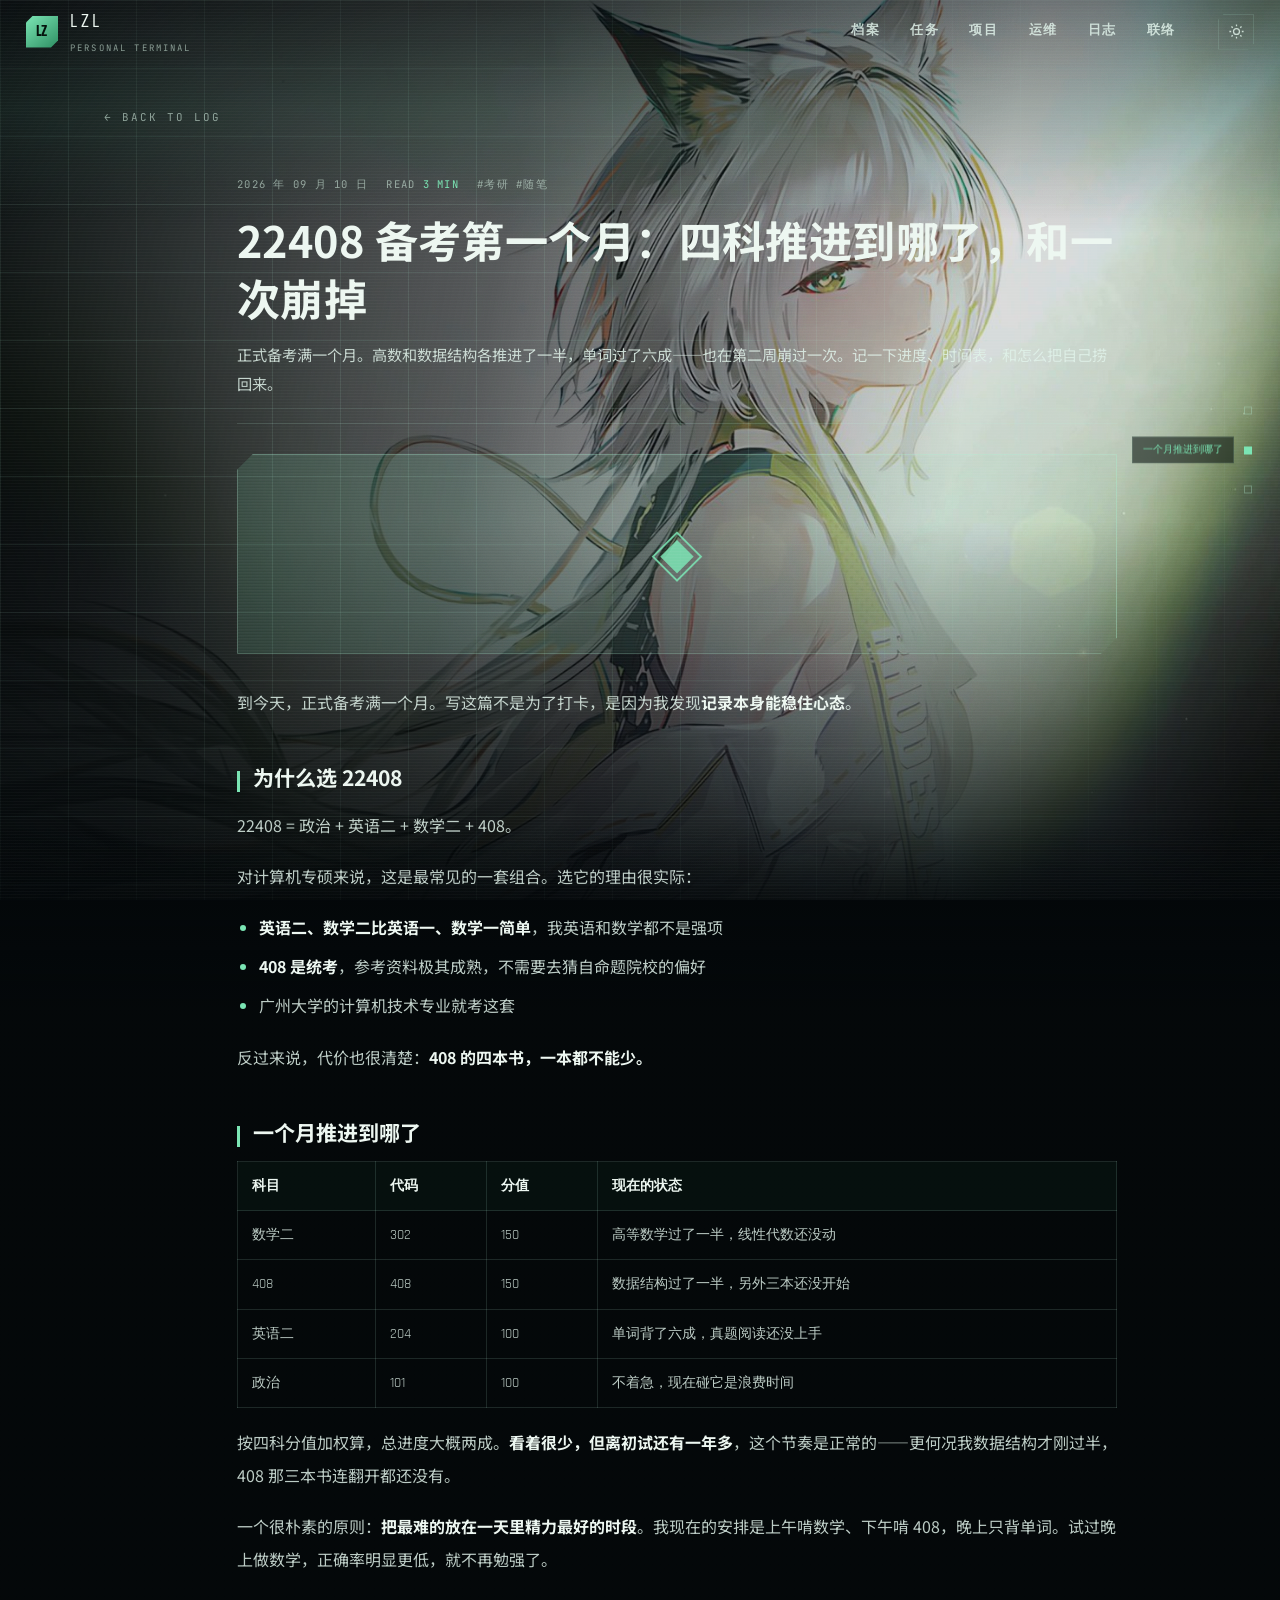
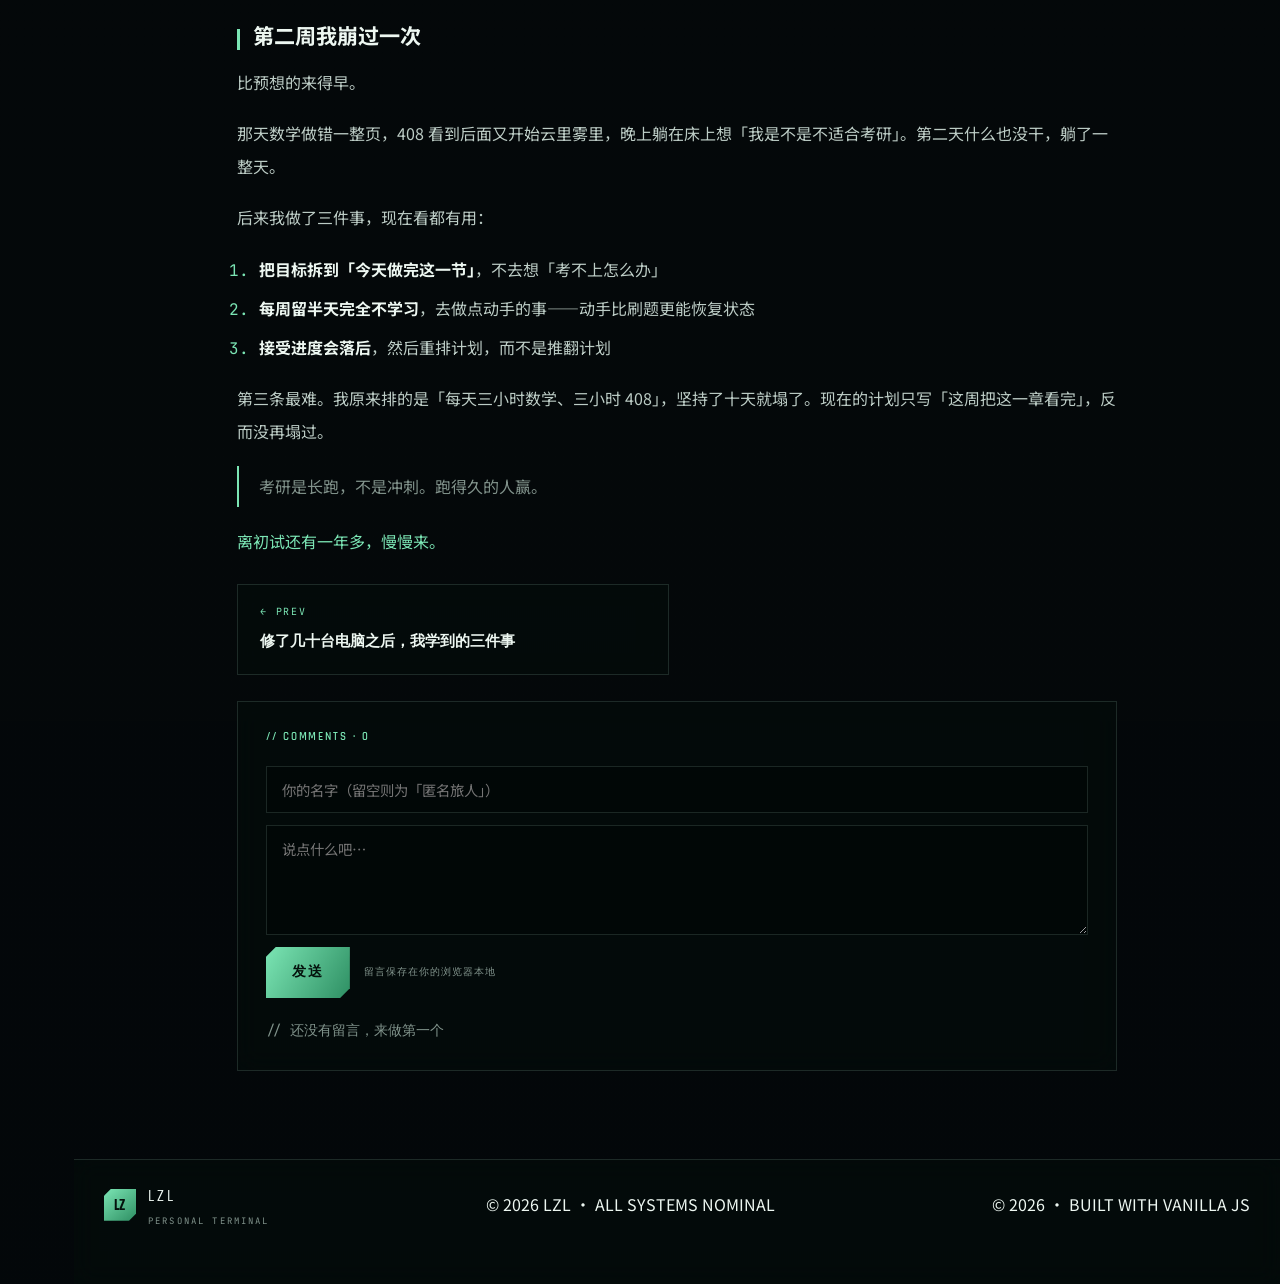
==== commit 0d4d4dca: "Add files via upload" ====
--- a/post.html
+++ b/post.html
@@ -2,7 +2,7 @@
 <html lang="zh-CN" data-theme="dark">
 <head>
 <meta charset="UTF-8">
-<meta name="viewport" content="width=device-width,initial-scale=1">
+<meta name="viewport" content="width=device-width,initial-scale=1,viewport-fit=cover">
 <title>RECORD · LZL</title>
 <meta name="description" content="LZL 的日志正文。">
 <meta name="theme-color" content="#04080a">
@@ -46,7 +46,7 @@
 </nav>
 
 <main>
-  <section class="page-head" style="padding:126px 0 26px">
+  <section class="page-head" style="padding:calc(100px + var(--sat)) 0 26px">
     <div class="wrap">
       <a class="page-head__back" href="posts.html">← BACK TO LOG</a>
     </div>
--- a/assets/css/style.css
+++ b/assets/css/style.css
@@ -46,7 +46,16 @@
   --f-mono:"JetBrains Mono",ui-monospace,SFMono-Regular,Menlo,monospace;
 
   --ease:cubic-bezier(.22,.61,.36,1);
+  --ease-deck:cubic-bezier(.83,0,.17,1);
   --rail:74px;
+  --nav-h:66px;   /* 顶栏高度：.pane 的 padding-top 依赖它，缺了整条 padding 会被丢弃 */
+  --bar-h:38px;
+
+  /* 安全区兜底：老浏览器 / 无刘海设备恒为 0，下面的 @supports 里再交给 env() */
+  --sat:0px;   /* safe-area-inset-top    */
+  --sab:0px;   /* safe-area-inset-bottom */
+  --sal:0px;   /* safe-area-inset-left   */
+  --sar:0px;   /* safe-area-inset-right  */
 }
 
 /* 白昼模式：白玻璃 + 深绿字，保留同一套几何 */
@@ -72,6 +81,25 @@
   --dim:.12;
 }
 
+/* ---------- 1b. 安全区（刘海屏 / 底部小白条） ----------
+   HTML 里 viewport-fit=cover 之后页面会铺到屏幕物理边缘，不补内边距的话，
+   顶栏会钻到刘海／状态栏底下、底部状态条会被 Home Indicator 压住。
+   这里把安全区并进 --nav-h / --bar-h：.pane 的 padding、.bar 的高度、
+   .pane-nav 的 bottom 全都引用这两个值，改一处下游自动让位。
+   包在 @supports 里是为了兜底 —— 不认 env() 的浏览器若让 calc() 取到无效
+   token，整条 padding 声明都会被作废，反而比不写更糟。 */
+@supports (padding: env(safe-area-inset-top)){
+  :root{
+    --sat:env(safe-area-inset-top, 0px);
+    --sab:env(safe-area-inset-bottom, 0px);
+    --sal:env(safe-area-inset-left, 0px);
+    --sar:env(safe-area-inset-right, 0px);
+    --nav-h:calc(66px + var(--sat));
+    --bar-h:calc(38px + var(--sab));
+  }
+  .top{padding-left:max(26px, var(--sal));padding-right:max(26px, var(--sar))}
+}
+
 /* ---------- 2. 基础 ---------- */
 *,*::before,*::after{box-sizing:border-box}
 html{scroll-behavior:smooth;scroll-padding-top:74px;height:100%}
@@ -202,8 +230,8 @@
 
 /* ---------- 5. 顶栏 ---------- */
 .top{
-  position:fixed;top:0;left:0;right:0;z-index:100;height:64px;
-  display:flex;align-items:center;gap:20px;padding:0 26px;
+  position:fixed;top:0;left:0;right:0;z-index:100;height:calc(64px + var(--sat));
+  display:flex;align-items:center;gap:20px;padding:var(--sat) 26px 0;
   transition:background .35s var(--ease), border-color .35s;
   border-bottom:1px solid transparent;
 }
@@ -245,11 +273,16 @@
 .burger{display:none}
 
 /* 顶部进度线 */
-.scroll-line{position:fixed;top:0;left:0;height:2px;z-index:120;background:linear-gradient(90deg,var(--acc-deep),var(--acc));width:0;box-shadow:0 0 12px var(--acc)}
+.scroll-line{
+  position:fixed;top:var(--sat);left:0;height:2px;z-index:120;width:0;
+  background:linear-gradient(90deg,var(--acc-deep),var(--acc));box-shadow:0 0 12px var(--acc);
+  /* 与翻页同一条缓动，切换时是滑过去而不是跳过去 */
+  transition:width .95s var(--ease-deck);
+}
 
 /* ---------- 6. 左侧竖导轨 ---------- */
 .rail{
-  position:fixed;left:0;top:0;bottom:0;width:var(--rail);z-index:90;
+  position:fixed;left:0;top:0;bottom:var(--bar-h);width:var(--rail);z-index:90;
   display:flex;flex-direction:column;align-items:center;justify-content:center;gap:18px;
   border-right:1px solid var(--line);pointer-events:none;
 }
@@ -274,16 +307,21 @@
 .sec{padding:92px 0;position:relative}
 .sec + .sec{border-top:1px solid var(--line)}
 
-.sec-head{display:flex;align-items:flex-end;gap:18px;margin-bottom:38px}
+.sec-head{display:flex;align-items:flex-end;gap:18px;margin-bottom:16px}
 .sec-head__no{
-  font-family:var(--f-display);font-size:3.4rem;line-height:.82;color:transparent;
+  font-family:var(--f-display);font-size:2.5rem;line-height:.82;color:transparent;
   -webkit-text-stroke:1px var(--line-3);flex:none;letter-spacing:.02em;
 }
 .sec-head__t{flex:none}
-.sec-head__cn{font-size:1.5rem;letter-spacing:.06em}
+.sec-head__cn{font-size:1.25rem;letter-spacing:.06em}
 .sec-head__en{font-family:var(--f-mono);font-size:.66rem;letter-spacing:.3em;color:var(--acc);margin-top:7px}
 .sec-head__rule{flex:1;height:1px;background:linear-gradient(90deg,var(--line-2),transparent);margin-bottom:12px}
 .sec-head__meta{font-family:var(--f-mono);font-size:.62rem;letter-spacing:.2em;color:var(--ink-2);opacity:.75;margin-bottom:10px;white-space:nowrap}
+.sec-head__back{
+  cursor:pointer;background:none;border:1px solid var(--line);padding:6px 13px;color:var(--acc);
+  transition:.25s var(--ease);margin-bottom:8px;
+}
+.sec-head__back:hover{border-color:var(--acc);background:var(--glass-2)}
 
 /* ---------- 8. 面板 ---------- */
 .panel{
@@ -295,7 +333,7 @@
   backdrop-filter:blur(18px) saturate(1.35);
   -webkit-backdrop-filter:blur(18px) saturate(1.35);
   clip-path:var(--clip-in);
-  height:100%;padding:28px 30px;position:relative;overflow:hidden;
+  height:100%;padding:20px 24px;position:relative;overflow:hidden;
 }
 .panel__in::before{
   content:"";position:absolute;left:0;top:0;width:58px;height:2px;background:var(--acc);
@@ -317,7 +355,7 @@
 .cell:hover::before,.cell:hover::after{opacity:1}
 
 /* ---------- 9. 首屏 ---------- */
-.hero{min-height:100svh;display:flex;align-items:center;padding:110px 0 70px;position:relative}
+.hero{display:flex;align-items:center;position:relative}
 .hero__grid{display:grid;grid-template-columns:minmax(0,1fr) 340px;gap:44px;align-items:center;width:100%}
 .hero__tag{
   display:inline-flex;align-items:center;gap:10px;font-family:var(--f-mono);font-size:.66rem;
@@ -337,6 +375,9 @@
   margin-top:16px;padding-left:2px;
 }
 .hero__line{width:76px;height:2px;background:var(--acc);margin:24px 0 22px}
+/* 背景是照片，文字下方明暗不可控 —— 一层暗色外发光保证任何位置都可读 */
+.hero__sub,.hero__term,.hero__tag{text-shadow:0 2px 16px rgba(4,8,10,.9), 0 0 4px rgba(4,8,10,.6)}
+
 .hero__term{
   font-family:var(--f-mono);font-size:.8rem;line-height:2;color:var(--ink-2);
   min-height:10em;border-left:1px solid var(--line-2);padding-left:16px;margin-bottom:28px;
@@ -423,18 +464,18 @@
 .bio p::first-letter{color:var(--acc)}
 
 /* ---------- 12. 考研任务 ---------- */
-.mission-top{display:grid;grid-template-columns:minmax(0,1fr) minmax(0,1fr);gap:26px;margin-bottom:26px}
-.countdown{padding:26px 28px}
-.cd{display:grid;grid-template-columns:repeat(4,1fr);gap:12px;margin-top:20px}
-.cd__u{border:1px solid var(--line);background:var(--glass-2);padding:14px 6px;text-align:center;position:relative}
-.cd__u b{display:block;font-family:var(--f-display);font-size:2.3rem;line-height:1;color:var(--acc);letter-spacing:.04em}
-.cd__u span{font-family:var(--f-mono);font-size:.56rem;letter-spacing:.18em;color:var(--ink-3);display:block;margin-top:8px}
-.cd__date{font-family:var(--f-mono);font-size:.68rem;color:var(--ink-3);letter-spacing:.12em;margin-top:16px;display:flex;justify-content:space-between;gap:12px;flex-wrap:wrap}
+.mission-top{display:grid;grid-template-columns:minmax(0,1fr) minmax(0,1fr);gap:16px;margin-bottom:14px}
+.countdown{padding:18px 20px}
+.cd{display:grid;grid-template-columns:repeat(4,1fr);gap:8px;margin-top:12px}
+.cd__u{border:1px solid var(--line);background:var(--glass-2);padding:8px 4px;text-align:center;position:relative}
+.cd__u b{display:block;font-family:var(--f-display);font-size:1.55rem;line-height:1;color:var(--acc);letter-spacing:.04em}
+.cd__u span{font-family:var(--f-mono);font-size:.52rem;letter-spacing:.14em;color:var(--ink-3);display:block;margin-top:4px}
+.cd__date{font-family:var(--f-mono);font-size:.62rem;color:var(--ink-3);letter-spacing:.1em;margin-top:10px;display:flex;justify-content:space-between;gap:12px;flex-wrap:wrap}
 
 .target{display:flex;flex-direction:column;gap:0}
-.target__big{font-family:var(--f-display);font-size:2rem;letter-spacing:.06em;line-height:1.2}
+.target__big{font-family:var(--f-display);font-size:1.6rem;letter-spacing:.05em;line-height:1.2}
 .target__big em{font-style:normal;color:var(--acc)}
-.target__row{display:flex;justify-content:space-between;gap:14px;padding:11px 0;border-bottom:1px dashed var(--line);font-family:var(--f-ui);font-size:.86rem}
+.target__row{display:flex;justify-content:space-between;gap:14px;padding:7px 0;border-bottom:1px dashed var(--line);font-family:var(--f-ui);font-size:.82rem}
 .target__row:last-child{border-bottom:0}
 .target__row span:first-child{color:var(--ink-3);font-size:.72rem;letter-spacing:.14em;text-transform:uppercase;font-family:var(--f-mono)}
 
@@ -455,12 +496,12 @@
 .subj__foot b{color:var(--acc);font-weight:600}
 
 .miles{display:flex;flex-direction:column;margin-top:26px}
-.mile{display:grid;grid-template-columns:152px 22px minmax(0,1fr);gap:16px;align-items:start;padding:15px 0;border-bottom:1px solid var(--line)}
+.mile{display:grid;grid-template-columns:152px 22px minmax(0,1fr);gap:16px;align-items:start;padding:11px 0;border-bottom:1px solid var(--line)}
 .mile:last-child{border-bottom:0}
 .mile__t{font-family:var(--f-mono);font-size:.68rem;letter-spacing:.14em;color:var(--ink-3);padding-top:3px}
 .mile__dot{width:10px;height:10px;border:1px solid var(--line-3);margin-top:7px;flex:none}
 .mile.is-done .mile__dot{background:var(--acc);border-color:var(--acc);box-shadow:0 0 12px -1px var(--acc)}
-.mile__x{font-size:.92rem;color:var(--ink-2)}
+.mile__x{font-size:.86rem;color:var(--ink-2)}
 .mile.is-done .mile__x{color:var(--ink)}
 .mile.is-active .mile__t{color:var(--acc)}
 .mile.is-active .mile__dot{border-color:var(--acc);background:transparent;box-shadow:0 0 0 3px rgba(123,229,180,.18);animation:pulse 2.2s infinite}
@@ -492,18 +533,18 @@
 .mod.is-on .mod__p{color:var(--acc)}
 
 /* --- 备考总进度 --- */
-.overall{margin-top:22px;padding-top:20px;border-top:1px dashed var(--line)}
+.overall{margin-top:12px;padding-top:12px;border-top:1px dashed var(--line)}
 .overall__top{
   display:flex;justify-content:space-between;align-items:baseline;
   font-family:var(--f-ui);font-weight:600;font-size:.76rem;letter-spacing:.16em;
   text-transform:uppercase;color:var(--ink-3);
 }
-.overall__top b{font-family:var(--f-display);font-size:1.75rem;letter-spacing:.02em;color:var(--acc)}
-.overall__bar{height:8px;background:rgba(0,0,0,.35);border:1px solid var(--line);position:relative;overflow:hidden;margin-top:10px}
+.overall__top b{font-family:var(--f-display);font-size:1.45rem;letter-spacing:.02em;color:var(--acc)}
+.overall__bar{height:7px;background:rgba(0,0,0,.35);border:1px solid var(--line);position:relative;overflow:hidden;margin-top:7px}
 [data-theme="light"] .overall__bar{background:rgba(0,0,0,.08)}
 .overall__bar i{position:absolute;inset:0 auto 0 0;width:0;background:linear-gradient(90deg,var(--acc-deep),var(--acc));transition:width 1.4s var(--ease)}
 .overall__bar::after{content:"";position:absolute;inset:0;pointer-events:none;background:repeating-linear-gradient(90deg,transparent 0 17px,var(--base) 17px 18px);opacity:.5}
-.overall__note{font-family:var(--f-mono);font-size:.6rem;color:var(--ink-3);letter-spacing:.1em;margin-top:9px}
+.overall__note{font-family:var(--f-mono);font-size:.56rem;color:var(--ink-3);letter-spacing:.08em;margin-top:6px}
 
 /* ---------- 13. 项目 ---------- */
 .projects{display:grid;grid-template-columns:repeat(2,minmax(0,1fr));gap:24px}
@@ -514,6 +555,13 @@
 .proj__glyph{font-size:1.7rem;line-height:1;color:var(--acc);opacity:.9}
 .proj__name{font-family:var(--f-display);font-size:1.28rem;letter-spacing:.04em;word-break:break-word}
 .proj__cn{font-family:var(--f-mono);font-size:.66rem;letter-spacing:.24em;color:var(--acc);margin-top:4px}
+.proj__role{
+  align-self:flex-start;   /* 卡片内层是 flex column，不加这行会被拉满整行 */
+  display:inline-block;margin-top:11px;
+  font-family:var(--f-mono);font-size:.6rem;letter-spacing:.12em;
+  color:var(--acc);border:1px solid var(--line-2);padding:3px 10px;
+}
+.proj__role:empty{display:none}
 .proj__tag{font-size:.9rem;color:var(--ink-2);margin:14px 0 12px;line-height:1.8}
 .proj__desc{font-size:.86rem;color:var(--ink-3);line-height:1.9;margin-bottom:16px}
 .proj__hl{display:flex;flex-direction:column;gap:7px;margin-bottom:18px;flex:1}
@@ -580,9 +628,26 @@
 .link small{display:block;font-family:var(--f-mono);font-size:.6rem;color:var(--ink-3);letter-spacing:.08em;margin-top:3px}
 
 /* ---------- 17. 页脚 ---------- */
-.foot{border-top:1px solid var(--line);padding:34px 0;background:var(--glass);backdrop-filter:blur(12px)}
-.foot__row{display:flex;justify-content:space-between;align-items:center;gap:20px;flex-wrap:wrap}
-.foot__t{font-family:var(--f-mono);font-size:.66rem;letter-spacing:.14em;color:var(--ink-3)}
+/* 页脚是面板的最后一个子元素：整条铺满，内容清开底部状态条 */
+.foot{
+  border-top:1px solid var(--line);
+  background:var(--glass);
+  backdrop-filter:blur(12px);-webkit-backdrop-filter:blur(12px);
+  padding:20px 0 calc(var(--bar-h) + 16px);
+}
+.foot__row{display:flex;justify-content:space-between;align-items:center;gap:22px;flex-wrap:wrap}
+.foot__brand{gap:11px}
+.foot__id{display:flex;flex-direction:column;line-height:1.15}
+.foot__id b{font-family:var(--f-display);font-size:1.02rem;font-weight:700;letter-spacing:.2em}
+.foot__id small{font-family:var(--f-mono);font-size:.52rem;letter-spacing:.2em;color:var(--ink-3);margin-top:5px}
+.foot__meta{
+  display:flex;flex-direction:column;align-items:flex-end;gap:5px;text-align:right;
+  font-family:var(--f-mono);font-size:.6rem;letter-spacing:.13em;color:var(--ink-3);
+}
+@media (max-width:640px){
+  .foot__row{justify-content:center;text-align:center}
+  .foot__meta{align-items:center;text-align:center}
+}
 
 /* ---------- 18. 列表页 / 文章页 ---------- */
 .page-head{padding:132px 0 34px}
@@ -711,6 +776,165 @@
 .rv{opacity:0;transform:translateY(20px)}
 .rv.in{opacity:1;transform:none;transition:opacity .7s var(--ease), transform .7s var(--ease)}
 
+/* ============ 19b. 联络页：页脚压底，联系信息垂直居中 ============ */
+/* 用两个类提高优先级：.pane 的 padding 简写在本文件里更靠后，单用 .pane--contact 会被它盖掉 */
+.pane.pane--contact{display:flex;flex-direction:column;padding-bottom:0}
+.pane--contact > .wrap{flex:1;min-height:0;display:flex;flex-direction:column}
+.pane--contact .contact{flex:1;align-content:center}
+
+/* ============ 20. 横向翻页（首页） ============
+   明日方舟官网那种「一屏一页、左右切」的导航。
+   每个 .pane 绝对定位，靠 transform 平移到 (k - idx) * 100%，互不干扰，
+   好处是能给非当前页单独做缩放/透明度/视差。 */
+body.is-deck{overflow:hidden;overscroll-behavior:none}
+body.is-deck .scrim{display:none}   /* 没有文档滚动，暗纱交给每个面板自己承担 */
+
+.stage{position:fixed;inset:0;overflow:hidden}
+.deck{position:absolute;inset:0}
+
+.pane{
+  position:absolute;inset:0;
+  overflow-y:auto;overflow-x:hidden;
+  overscroll-behavior:contain;
+  -webkit-overflow-scrolling:touch;
+  padding:calc(var(--nav-h) + 12px) 0 calc(var(--bar-h) + 14px) var(--rail);
+  background:linear-gradient(180deg, rgba(4,8,10,.52) 0%, rgba(4,8,10,.74) 100%);
+  transition:transform 1s var(--ease-deck), opacity .55s var(--ease);
+  will-change:transform;
+  scrollbar-width:none;
+}
+.pane::-webkit-scrollbar{width:0;height:0}
+[data-theme="light"] .pane{background:linear-gradient(180deg, rgba(238,244,240,.62) 0%, rgba(238,244,240,.84) 100%)}
+.pane--hero{background:none}
+.pane--hero{display:flex;flex-direction:column;justify-content:center}
+.pane--hero .hero{padding:0}
+.pane.is-far{opacity:0;pointer-events:none}
+.pane .sec{padding:0 0 30px}
+.pane .sec:last-child{padding-bottom:0}
+.pane .sec + .sec{border-top:1px solid var(--line);padding-top:30px;margin-top:26px}
+
+/* 切页时从行进方向扫过一道光带 */
+.wipe{
+  position:fixed;inset:0;z-index:96;pointer-events:none;opacity:0;
+  background:linear-gradient(100deg, transparent 34%, rgba(123,229,180,.16) 48%, rgba(255,255,255,.1) 52%, transparent 66%);
+}
+.wipe.is-go{animation:wipeGo .95s var(--ease-deck)}
+@keyframes wipeGo{
+  0%{opacity:1;transform:translateX(-70%)}
+  100%{opacity:0;transform:translateX(70%)}
+}
+
+/* 翻页提示 */
+.pane-nav{
+  position:fixed;left:50%;bottom:calc(var(--bar-h) + 14px);transform:translateX(-50%);
+  display:flex;gap:10px;align-items:center;z-index:5;
+  font-family:var(--f-mono);font-size:.58rem;letter-spacing:.28em;color:var(--ink-3);
+}
+.pane-nav button{
+  width:28px;height:24px;display:grid;place-items:center;color:var(--ink-3);
+  border:1px solid var(--line);transition:.25s var(--ease);
+}
+.pane-nav button:hover:not(:disabled){color:var(--acc);border-color:var(--acc)}
+.pane-nav button:disabled{opacity:.28;cursor:default}
+
+/* ============ 21. 环形进度 ============ */
+.rings{display:grid;grid-template-columns:repeat(4,minmax(0,1fr));gap:14px}
+.ringcard{
+  position:relative;display:flex;flex-direction:column;align-items:center;gap:8px;
+  padding:14px 10px 12px;cursor:pointer;text-align:center;
+  border:1px solid var(--line);background:var(--glass);
+  backdrop-filter:blur(12px);-webkit-backdrop-filter:blur(12px);
+  transition:.3s var(--ease);
+}
+.ringcard::before,.ringcard::after{
+  content:"";position:absolute;width:9px;height:9px;border:1px solid var(--acc);
+  opacity:0;transition:.3s var(--ease);
+}
+.ringcard::before{left:-1px;top:-1px;border-right:0;border-bottom:0}
+.ringcard::after{right:-1px;bottom:-1px;border-left:0;border-top:0}
+.ringcard:hover{border-color:var(--line-2);background:var(--glass-2);transform:translateY(-3px)}
+.ringcard:hover::before,.ringcard:hover::after{opacity:1}
+.ringcard.is-on{border-color:var(--acc);background:var(--glass-2);box-shadow:var(--glow)}
+.ringcard.is-on::before,.ringcard.is-on::after{opacity:1}
+.ringcard__code{font-family:var(--f-mono);font-size:.6rem;letter-spacing:.2em;color:var(--ink-3);order:-1}
+.ringcard.is-on .ringcard__code{color:var(--acc)}
+.ringcard__name{font-family:var(--f-ui);font-size:.8rem;font-weight:600;color:var(--ink-3);line-height:1.35}
+.ringcard.is-on .ringcard__name{color:var(--ink)}
+
+.ring{position:relative;display:block}
+.ring svg{display:block;width:100%;height:100%;transform:rotate(-90deg)}
+.ring circle{fill:none;stroke-linecap:round}
+.ring .ring-bg{stroke:rgba(255,255,255,.1)}
+[data-theme="light"] .ring .ring-bg{stroke:rgba(14,31,24,.12)}
+.ring .ring-fg{
+  stroke:var(--acc);
+  transition:stroke-dashoffset 1.3s var(--ease);
+  filter:drop-shadow(0 0 5px rgba(123,229,180,.55));
+}
+.ring__val{
+  position:absolute;inset:0;display:grid;place-items:center;
+  font-family:var(--f-display);letter-spacing:0;line-height:1;color:var(--acc);
+  padding-bottom:.04em;   /* 视觉补偿：字形在行框里天然偏上，微下移一点才像居中 */
+}
+.ring--sm{width:86px;height:86px}
+.ring--sm .ring__val{font-size:1.26rem}
+.ring--lg{width:182px;height:182px}
+.ring--lg .ring__val{font-size:2.6rem}
+.ring--xs{width:40px;height:40px;flex:none}
+.ring--xs .ring__val{font-size:.66rem;font-family:var(--f-mono)}
+
+/* 展开的详情 */
+.ringdetail{min-height:0}   /* 早先为防止塌陷设了 320px，压到一屏后才暴露出这是白撑的高度 */
+.ringdetail__in{
+  display:grid;grid-template-columns:230px minmax(0,1fr);gap:32px;align-items:center;
+  padding:22px 26px;border:1px solid var(--line-2);background:var(--glass);
+  backdrop-filter:blur(16px);-webkit-backdrop-filter:blur(16px);
+  clip-path:var(--clip);position:relative;
+}
+.rd__title{font-family:var(--f-display);font-size:1.22rem;letter-spacing:.04em}
+.rd__sub{font-family:var(--f-mono);font-size:.6rem;letter-spacing:.22em;color:var(--acc);margin-top:7px}
+.rd__note{font-size:.78rem;color:var(--ink-3);margin-top:8px;line-height:1.65}
+.rd__mods{display:flex;flex-direction:column;gap:9px;margin-top:11px}
+/* 弹层里模块环排两列：408 有 4 个模块，单列就是 4 行，占掉最多高度 */
+.sheet .rd__mods{display:grid;grid-template-columns:repeat(2,minmax(0,1fr));gap:9px 22px}
+.sheet .rd__note{display:none}
+.rd__mod{display:grid;grid-template-columns:40px minmax(0,1fr) 46px;gap:13px;align-items:center}
+.rd__modname{font-family:var(--f-ui);font-size:.86rem;color:var(--ink-2)}
+.rd__mod.is-off .rd__modname{color:var(--ink-3)}
+.rd__modp{font-family:var(--f-mono);font-size:.68rem;color:var(--ink-3);text-align:right}
+.rd__mod.is-on .rd__modp{color:var(--acc)}
+
+/* ============ 22. 粒子文字 ============ */
+.ptbox{margin-bottom:12px}
+/* 弹层里的粒子带：比任务页矮一档，给详情和里程碑留高度 */
+.ptbox--sheet{margin-bottom:12px}
+.ptbox--sheet .ptwrap{height:92px}
+.ptbox__head{
+  display:flex;justify-content:space-between;gap:14px;margin-bottom:6px;
+  font-family:var(--f-mono);font-size:.56rem;letter-spacing:.24em;color:var(--acc);
+}
+.ptbox__head span:last-child{color:var(--ink-3);letter-spacing:.16em;opacity:.75}
+.ptwrap{
+  position:relative;height:116px;overflow:hidden;
+  border:1px solid var(--line);background:rgba(0,0,0,.22);
+}
+[data-theme="light"] .ptwrap{background:rgba(255,255,255,.4)}
+.ptwrap canvas{display:block;width:100%;height:100%}
+
+/* ============ 23. 底部状态条 ============ */
+.bar{
+  position:fixed;left:var(--rail);right:0;bottom:0;z-index:88;height:var(--bar-h);
+  display:flex;align-items:center;gap:16px;padding:0 24px var(--sab);
+  border-top:1px solid var(--line);
+  background:color-mix(in srgb, var(--base) 80%, transparent);
+  backdrop-filter:blur(14px);-webkit-backdrop-filter:blur(14px);
+  overflow:hidden;
+}
+.bar__pg{font-family:var(--f-mono);font-size:.62rem;letter-spacing:.18em;color:var(--ink-3);flex:none}
+.bar__pg b{color:var(--acc);font-weight:600}
+.bar__sep{width:1px;height:14px;background:var(--line-2);flex:none}
+.bar .ticker{border:0;background:none;backdrop-filter:none;padding:0;flex:1;min-width:0}
+
 /* ---------- 20. 响应式 ---------- */
 @media (max-width:1080px){
   .hero__grid{grid-template-columns:1fr;gap:30px}
@@ -724,13 +948,30 @@
 }
 @media (max-width:880px){
   :root{--rail:0px}
+  /* 竖屏窄画幅下 cover 会把 16:9 的画面左右狠裁。
+     object-position 的 X 越大，看到的是画面越靠右的部分，人物在屏幕上越靠左。
+     桌面 50% 够用；手机若仍用 50%，她的脸会落在 93% 处被右边缘切掉。
+     60% 让她完整入画且不压住左侧文字列。 */
+  .bgv__media{object-position:60% 38%}
+  /* 人物往中间挪之后，副标题会压在她头发的高光上。竖屏没有横向空间做左右分栏，
+     只能把遮罩往右铺一档 —— 比他档轻，保住脸的可见度。 */
+  .veil{
+    background:
+      linear-gradient(103deg, var(--veil-x) 0%, var(--veil) 46%, rgba(4,8,10,.5) 76%, rgba(4,8,10,.14) 100%),
+      linear-gradient(0deg, var(--veil-x) 0%, transparent 44%),
+      linear-gradient(180deg, rgba(4,8,10,.5) 0%, transparent 26%);
+  }
   .rail{display:none}
   main{padding-left:0}
   .wrap{width:calc(100% - 40px)}
   .top__nav{
-    position:fixed;top:64px;left:0;right:0;flex-direction:column;align-items:stretch;gap:0;
+    position:fixed;top:calc(64px + var(--sat));left:0;right:0;flex-direction:column;align-items:stretch;gap:0;
     background:color-mix(in srgb,var(--base) 94%,transparent);backdrop-filter:blur(20px);
     border-bottom:1px solid var(--line);padding:10px 20px 18px;
+    /* 横屏 / 小屏时菜单可能比屏幕还高，自己滚，别顶出视口 */
+    max-height:calc(100vh - 64px - var(--sat));
+    max-height:calc(100dvh - 64px - var(--sat));
+    overflow-y:auto;overscroll-behavior:contain;
     transform:translateY(-12px);opacity:0;pointer-events:none;transition:.3s var(--ease);
   }
   .top__nav.is-open{transform:none;opacity:1;pointer-events:auto}
@@ -741,6 +982,12 @@
   .sec-head__no{font-size:2.5rem}
   .sec-head__meta{display:none}
   .subjects,.svc-stats,.svc-grid,.links,.pager{grid-template-columns:1fr}
+  .rings{grid-template-columns:repeat(2,minmax(0,1fr))}
+  .ringdetail__in{grid-template-columns:1fr;gap:22px;padding:22px 20px}
+  .ring--lg{width:140px;height:140px}
+  .ring--lg .ring__val{font-size:2rem}
+  .ptwrap{height:104px}
+  .bar{padding:0 16px var(--sab);gap:12px}
   .row{grid-template-columns:1fr;gap:5px}
   .row__n{text-align:left}
   .log__item{grid-template-columns:1fr;gap:8px}
@@ -756,6 +1003,225 @@
   .brand__s{display:none}
 }
 
+/* ---------- 20b. 矮屏（笔记本）再收一档 ----------
+   1366x768 是常见笔记本高度，任务页在那只剩 20px 余量，字体渲染稍有差异就会溢出。
+   这里按「高度」而不是宽度做响应，矮屏收紧、高屏保持宽松。 */
+@media (max-height: 820px){
+  .pane{padding-top:calc(var(--nav-h) + 6px);padding-bottom:calc(var(--bar-h) + 8px)}
+  /* 补上 --nav-h 之后内容下移了 78px，这一档要再收一轮才能保持一屏 */
+  .sec-head{margin-bottom:8px}
+  .ptwrap{height:76px}
+  .ptbox{margin-bottom:6px}
+  .mission-top{gap:10px;margin-bottom:6px}
+  .ring--sm{width:80px;height:80px}
+  .ring--sm .ring__val{font-size:1.16rem}
+  .ringcard{padding:12px 9px 11px;gap:7px}
+  /* mission-top 是两列网格，高度取较高的一列 —— 较高的是倒计时那列 */
+  .cd__u{padding:6px 4px}
+  .cd{margin-top:9px}
+  .overall{margin-top:8px;padding-top:8px}
+  .target__row{padding:5px 0}
+  .target__big{font-size:1.42rem}
+  .target__row span:first-child{font-size:.66rem}
+  .svc-stat{padding:15px 12px}
+  .svc{padding:17px 17px 18px}
+  .svc-grid{gap:13px}
+  .panel__in{padding:17px 21px}
+  /* 弹层也要一屏装下，否则「往下滚直接翻页」就不成立了 */
+  .sheet__block{margin-top:14px}
+  .sheet__bar{padding:10px 0 8px;margin-bottom:10px}
+  .ringdetail__in{padding:16px 20px;gap:24px}
+  .ring--lg{width:150px;height:150px}
+  .ring--lg .ring__val{font-size:2.1rem}
+  .rd__mods{gap:6px;margin-top:8px}
+  .ring--xs{width:34px;height:34px}
+  .rd__mod{grid-template-columns:34px minmax(0,1fr) 42px;gap:10px}
+  .rd__note{display:none}
+  .mile{padding:7px 0}
+  .sheet .rd__mods{gap:5px 22px}
+  /* 矮屏藏掉页脚那行（顶部 ✕ / Esc / 点遮罩都还能关） */
+  .sheet__foot:not(.sheet__foot--next){display:none}
+  .sheet__foot--next{margin-top:8px}
+  .sec-head{margin-bottom:12px}
+  .sec-head__no{font-size:2.1rem}
+  .mission-top{gap:12px;margin-bottom:10px}
+  .ptwrap{height:100px}
+  .ptbox{margin-bottom:10px}
+  .ring--sm{width:76px;height:76px}
+  .ring--sm .ring__val{font-size:1.14rem}
+  .ringcard{padding:11px 8px 10px;gap:6px}
+  .cd__u b{font-size:1.32rem}
+  .target__row{padding:6px 0}
+}
+@media (max-height: 720px){
+  /* 1280x720 最多的一页超 73px，这一档整体收紧 */
+  .panel__in{padding:14px 18px}
+  .sec-head{margin-bottom:6px}
+  .sec-head__no{font-size:1.9rem}
+  .ptwrap{height:74px}
+  .ptbox{margin-bottom:6px}
+  .mission-top{gap:9px;margin-bottom:6px}
+  .ring--sm{width:66px;height:66px}
+  .ring--sm .ring__val{font-size:1rem}
+  .ringcard{padding:9px 7px 9px;gap:5px}
+  .ringcard__name{font-size:.72rem}
+  .mile{padding:5px 0}
+  .mile__x{font-size:.8rem}
+  .cd__u b{font-size:1.25rem}
+  .overall__note{display:none}
+  .svc-stat{padding:11px 10px}
+  .svc-stat b{font-size:1.7rem}
+  .svc-stat span{margin-top:5px}
+  .svc{padding:13px 15px 14px}
+  .svc__n{font-size:1.2rem;margin-bottom:7px}
+  .svc-grid{gap:10px}
+  .svc-stats{gap:10px;margin-bottom:14px}
+  .row{padding:10px 4px}
+  .bio{margin-top:15px;gap:8px}
+  .bio p{font-size:.88rem;line-height:1.8}
+  .idcard__body{padding:14px 16px 16px}
+  .proj .panel__in{padding:18px 20px 16px}
+  .proj__hl{gap:5px}
+  .proj__desc{margin-bottom:11px}
+  .proj__tag{margin:10px 0 9px}
+  .log__item{padding:14px 6px}
+  .sheet__block{margin-top:14px}
+  .sheet__bar{padding:8px 0 6px;margin-bottom:8px}
+  .mile{padding:5px 0}
+  .sheet__foot--next{margin-top:4px}
+  .ptwrap{height:88px}
+  .ring--sm{width:68px;height:68px}
+  .ringcard__name{font-size:.74rem}
+}
+
+/* ============ 24. 科目详情全屏层 ============
+   点环形弹出，覆盖整屏并自带纵向滚动：
+   科目大环 → 模块小环 → 备考里程碑 → 项目卡片，一路往下滚就是完整的一条线。 */
+.sheet{
+  position:fixed;inset:0;z-index:150;
+  background:rgba(3,7,9,.76);
+  backdrop-filter:blur(14px) saturate(1.2);
+  -webkit-backdrop-filter:blur(14px) saturate(1.2);
+  opacity:0;visibility:hidden;
+  transition:opacity .45s var(--ease), visibility .45s;
+}
+[data-theme="light"] .sheet{background:rgba(230,239,234,.84)}
+.sheet.is-open{opacity:1;visibility:visible}
+.sheet__scroll{
+  position:absolute;inset:0;overflow-y:auto;overscroll-behavior:contain;
+  -webkit-overflow-scrolling:touch;
+  padding:0 0 calc(var(--bar-h) + 18px) var(--rail);
+  transform:translateY(30px);
+  transition:transform .55s var(--ease);
+  scrollbar-width:none;
+}
+.sheet__scroll::-webkit-scrollbar{width:0}
+.sheet.is-open .sheet__scroll{transform:none}
+.sheet__bar{
+  position:sticky;top:var(--sat);z-index:3;
+  display:flex;align-items:center;justify-content:space-between;gap:16px;
+  padding:11px 0 9px;margin-bottom:12px;
+  /* 用不透明底而不是向下渐隐：渐隐会让滚过的区块标题透出来，糊在栏底 */
+  background:rgba(4,8,10,.96);
+  border-bottom:1px solid var(--line);
+  box-shadow:0 16px 26px -20px rgba(0,0,0,.95);
+}
+[data-theme="light"] .sheet__bar{background:rgba(238,244,240,.97)}
+/* 栏底再加一道渐隐：否则滚过的标题会被沿字形横切一刀 */
+.sheet__bar::after{
+  content:"";position:absolute;left:0;right:0;top:100%;height:26px;pointer-events:none;
+  background:linear-gradient(180deg, rgba(4,8,10,.96), transparent);
+}
+[data-theme="light"] .sheet__bar::after{background:linear-gradient(180deg, rgba(238,244,240,.97), transparent)}
+.sheet__tag{font-family:var(--f-mono);font-size:.62rem;letter-spacing:.26em;color:var(--acc)}
+.sheet__close{
+  display:inline-flex;align-items:center;gap:8px;cursor:pointer;
+  font-family:var(--f-mono);font-size:.62rem;letter-spacing:.16em;color:var(--ink-2);
+  border:1px solid var(--line-2);padding:8px 14px;transition:.25s var(--ease);
+  clip-path:polygon(0 7px,7px 0,100% 0,100% calc(100% - 7px),calc(100% - 7px) 100%,0 100%);
+}
+.sheet__close:hover{color:var(--acc);border-color:var(--acc);background:var(--glass-2)}
+.sheet__close em{font-style:normal;opacity:.5}
+.sheet__block{margin-top:20px}
+.sheet__h{
+  display:flex;justify-content:space-between;gap:14px;
+  font-family:var(--f-mono);font-size:.6rem;letter-spacing:.22em;color:var(--acc);
+  padding-bottom:8px;margin-bottom:12px;border-bottom:1px solid var(--line);
+}
+.sheet__h span:last-child{color:var(--ink-3);opacity:.75}
+.sheet__foot{
+  display:flex;justify-content:space-between;align-items:center;gap:16px;flex-wrap:wrap;
+  margin-top:20px;padding-top:13px;border-top:1px solid var(--line);
+  font-family:var(--f-mono);font-size:.6rem;letter-spacing:.2em;color:var(--ink-3);
+}
+/* 「继续往下滚 → 项目」提示：整块居中，箭头随滚动轻微呼吸 */
+.sheet__foot--next{
+  justify-content:center;gap:14px;border-top:0;margin-top:14px;padding-top:0;
+  color:var(--acc);opacity:.85;
+}
+.sheet__arrow{animation:cue 1.9s var(--ease) infinite;font-size:.9rem}
+
+/* ============ 25. 手机版适配 ============
+   断点沿用上面的 1080 / 880 / 560，这一节只补「触屏专属」的那层：
+   手指点得中的尺寸、刘海安全区在横竖屏下的让位、以及小屏的排版收束。
+   全部包在 max-width / pointer 查询里，桌面鼠标设备完全不受影响。 */
+
+/* --- 25a. 触屏点击目标 >= 44px（Apple HIG 与 Material 的下限）--- */
+@media (max-width:880px){
+  /* 顶栏两个图标按钮原来 36px，拇指容易点空 */
+  .tbtn{width:44px;height:44px}
+  .brand__mark{width:36px;height:36px}
+
+  /* 翻页箭头是手机上仅次于横滑的导航方式，原来只有 28x24 */
+  .pane-nav{gap:16px;bottom:calc(var(--bar-h) + 18px)}
+  .pane-nav button{width:48px;height:44px;font-size:1.1rem}
+
+  /* 项目卡的 GitHub 链接原本只有 23.7px 高，几乎点不中 */
+  .proj__link{padding:11px 0}
+  /* 弹层关闭按钮、日志页返回链接、标签筛选 chips */
+  .sheet__close{padding:12px 18px}
+  .page-head__back{padding:12px 0}
+  .chip{display:inline-flex;align-items:center;min-height:44px;padding:0 14px}
+
+  /* 列表页 / 文章页标题区：顶栏在刘海机上高 64+sat，这里跟着让位 */
+  .page-head{padding-top:calc(104px + var(--sat))}
+
+  /* 回顶按钮：避开底部小白条 */
+  .totop{width:48px;height:48px;right:16px;bottom:calc(24px + var(--sab))}
+
+  /* 横屏刘海机：刘海在侧边，正文别钻进去 */
+  .pane{padding-left:calc(var(--rail) + var(--sal));padding-right:var(--sar)}
+  .bar{left:calc(var(--rail) + var(--sal));right:var(--sar)}
+}
+
+/* --- 25b. 手指交互：抹掉双击缩放延迟与点按灰块 --- */
+@media (hover:none) and (pointer:coarse){
+  *{-webkit-tap-highlight-color:transparent}
+  a,button,[role=button],input,textarea,select,.chip,.ringcard,.log__item,.link{touch-action:manipulation}
+}
+
+/* --- 25c. 小屏（<=400px：iPhone SE / 安卓小尺寸） --- */
+@media (max-width:400px){
+  .wrap{width:calc(100% - 32px)}
+  .panel__in{padding:18px 16px}
+  .proj .panel__in{padding:18px 16px 16px}
+
+  /* 首屏：标题别撑破一行，三个按钮改成整行排布，拇指够得着 */
+  .hero__name{font-size:clamp(3.4rem,17vw,4.6rem)}
+  .hero__tag{font-size:.6rem;letter-spacing:.18em;padding:6px 11px;margin-bottom:20px}
+  .hero__sub{font-size:.66rem;letter-spacing:.16em}
+  .hero__act{gap:10px}
+  .hero__act .btn{padding:12px 18px;font-size:.78rem;flex:1 1 auto;justify-content:center}
+
+  .sec-head__cn{font-size:1.1rem}
+  .cd__u{padding:7px 3px}
+  .cd__u b{font-size:1.35rem}
+  .ct__big{font-size:1.8rem}
+  .bar__pg{font-size:.56rem}
+  .ticker__item{font-size:.6rem}
+  .foot__meta{font-size:.55rem}
+}
+
 /* ---------- 21. 偏好 ---------- */
 @media (prefers-reduced-motion: reduce){
   *,*::before,*::after{animation-duration:.01ms !important;animation-iteration-count:1 !important;transition-duration:.01ms !important}
